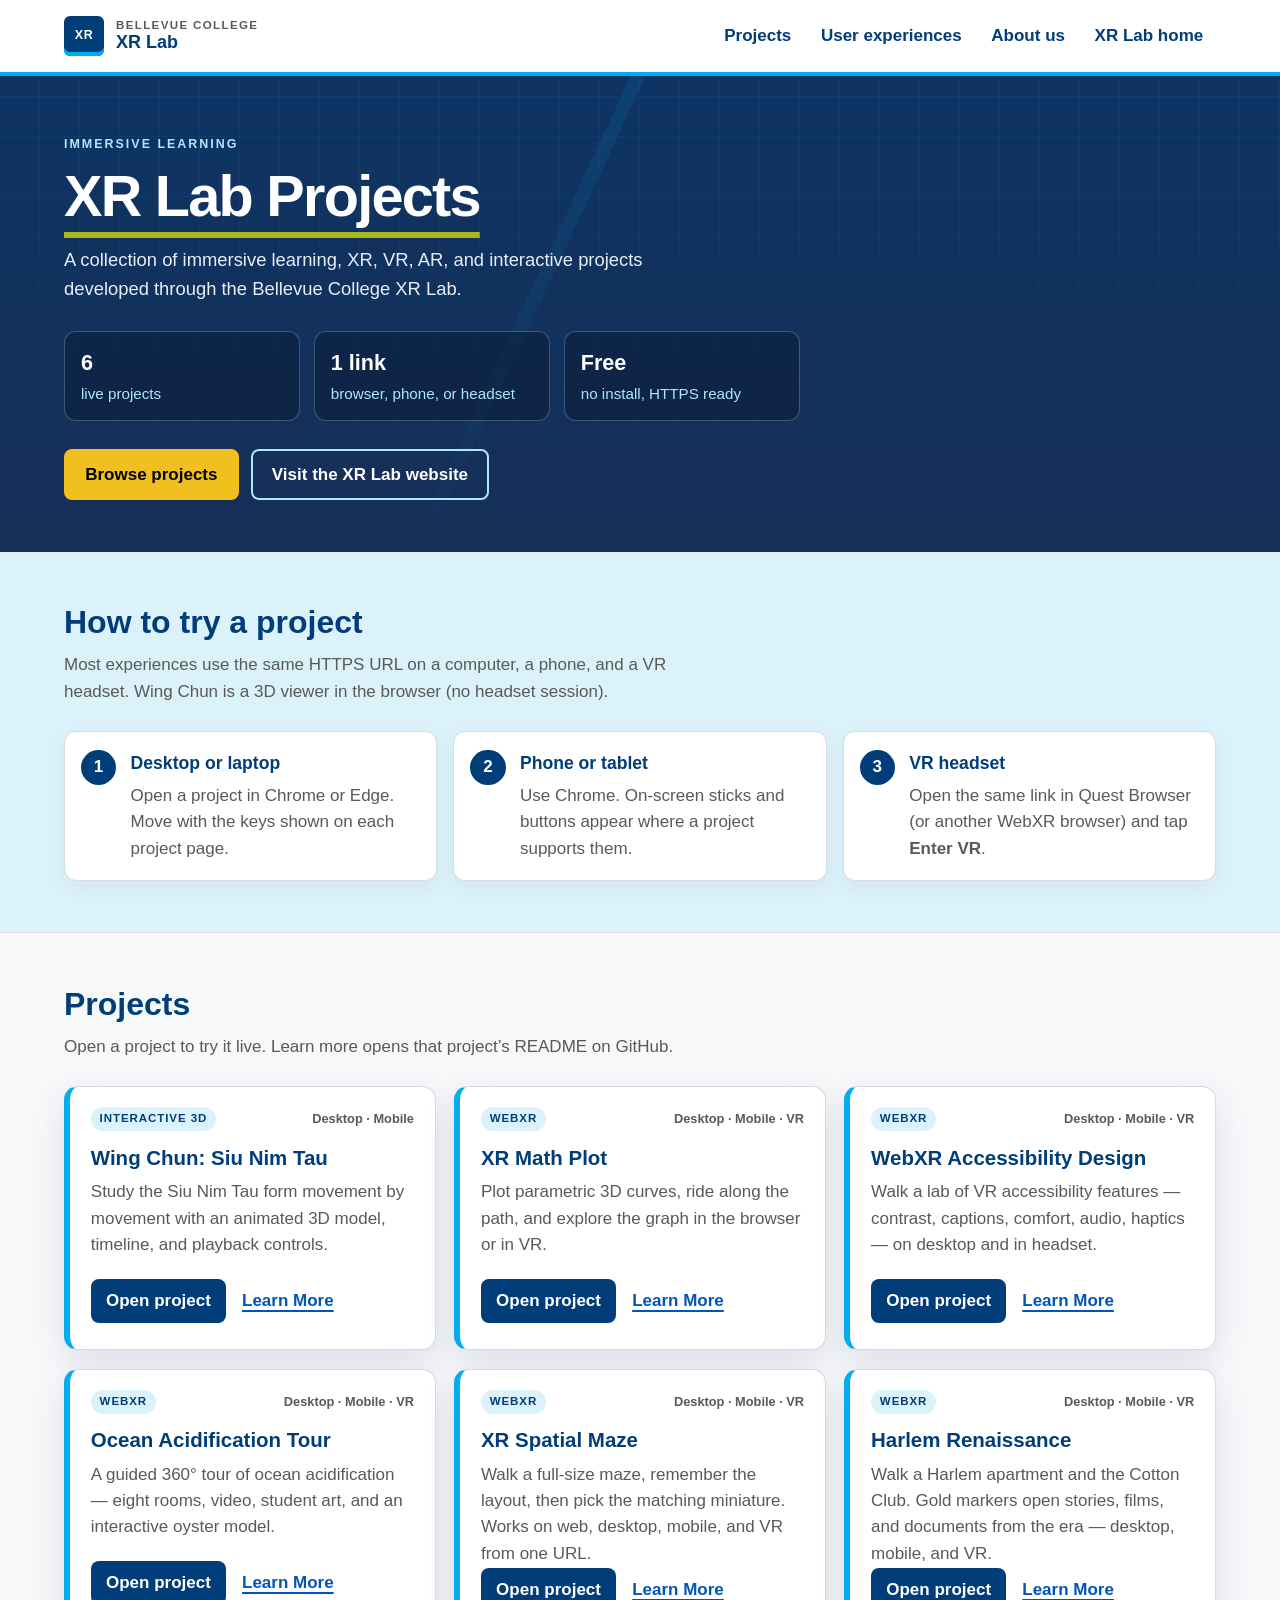
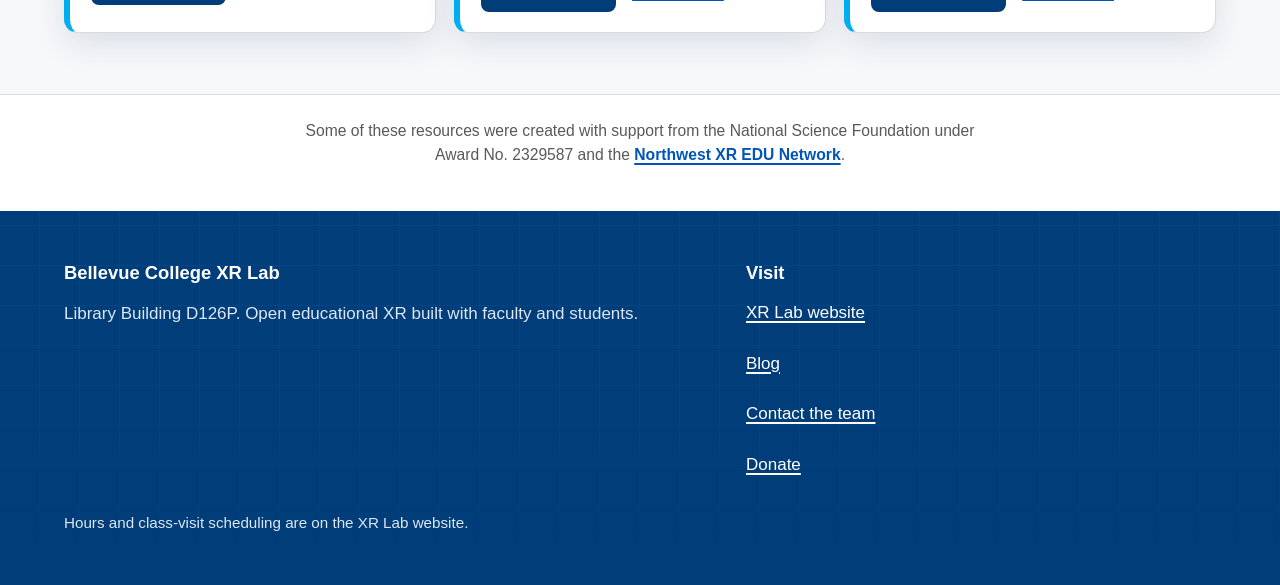
==== index.html @ 08c33c2d "Add a Donate link in the hub footer Visit list." ====
<!DOCTYPE html>
<html lang="en">
<head>
  <meta charset="UTF-8">
  <meta name="viewport" content="width=device-width, initial-scale=1.0">
  <meta name="description" content="Immersive learning, XR, VR, and interactive projects from the Bellevue College XR Lab. Open in a browser, on a phone, or in a headset.">
  <meta name="theme-color" content="#003d79">
  <meta name="color-scheme" content="light">
  <title>XR Lab Projects — Bellevue College</title>
  <link rel="stylesheet" href="style.css">
</head>
<body>
  <a class="skip-link" href="#main">Skip to main content</a>

  <header class="site-header">
    <div class="site-header__inner">
      <a class="brand" href="./">
        <span class="brand__mark" aria-hidden="true">XR</span>
        <span class="brand__text">
          <span class="brand__college">Bellevue College</span>
          <span class="brand__lab">XR Lab</span>
        </span>
      </a>
      <nav class="site-nav" aria-label="Site">
        <a href="#projects">Projects</a>
        <a href="https://www.bellevuecollege.edu/xrlab/user-experiences/">User experiences</a>
        <a href="https://www.bellevuecollege.edu/xrlab/about-us/">About us</a>
        <a href="https://www.bellevuecollege.edu/xrlab/">XR Lab home</a>
      </nav>
    </div>
  </header>

  <main id="main">
    <section class="hero" aria-labelledby="page-title">
      <div class="hero__inner">
        <p class="eyebrow">Immersive learning</p>
        <h1 id="page-title">XR Lab Projects</h1>
        <p class="lede">
          A collection of immersive learning, XR, VR, AR, and interactive projects
          developed through the Bellevue College XR Lab.
        </p>
        <ul class="hero-facts">
          <li>
            <span class="hero-facts__value">6</span>
            <span class="hero-facts__label">live projects</span>
          </li>
          <li>
            <span class="hero-facts__value">1 link</span>
            <span class="hero-facts__label">browser, phone, or headset</span>
          </li>
          <li>
            <span class="hero-facts__value">Free</span>
            <span class="hero-facts__label">no install, HTTPS ready</span>
          </li>
        </ul>
        <p class="hero-actions">
          <a class="btn btn--primary" href="#projects">Browse projects</a>
          <a class="btn btn--ghost" href="https://www.bellevuecollege.edu/xrlab/">Visit the XR Lab website</a>
        </p>
      </div>
    </section>

    <section class="how" aria-labelledby="how-heading">
      <div class="how__inner">
        <h2 id="how-heading">How to try a project</h2>
        <p class="how__intro">
          Most experiences use the same HTTPS URL on a computer, a phone, and a VR headset.
          Wing Chun is a 3D viewer in the browser (no headset session).
        </p>
        <ol class="how-steps">
          <li>
            <h3>Desktop or laptop</h3>
            <p>Open a project in Chrome or Edge. Move with the keys shown on each project page.</p>
          </li>
          <li>
            <h3>Phone or tablet</h3>
            <p>Use Chrome. On-screen sticks and buttons appear where a project supports them.</p>
          </li>
          <li>
            <h3>VR headset</h3>
            <p>Open the same link in Quest Browser (or another WebXR browser) and tap <strong>Enter VR</strong>.</p>
          </li>
        </ol>
      </div>
    </section>

    <section id="projects" class="projects" aria-labelledby="projects-heading">
      <div class="projects__inner">
        <h2 id="projects-heading">Projects</h2>
        <p class="projects__intro">Open a project to try it live. Learn more opens that project’s README on GitHub.</p>

        <ul class="project-list">
          <li>
            <article class="project-card">
              <div class="project-card__top">
                <span class="badge">Interactive 3D</span>
                <span class="platforms">Desktop · Mobile</span>
              </div>
              <h3>Wing Chun: Siu Nim Tau</h3>
              <p>Study the Siu Nim Tau form movement by movement with an animated 3D model, timeline, and playback controls.</p>
              <p class="card-actions">
                <a class="card-cta" href="./wing-chun/">Open project</a>
                <a class="card-more" href="https://github.com/BCXRLab/xr-lab-projects/blob/main/wing-chun/README.md">Learn More</a>
              </p>
            </article>
          </li>
          <li>
            <article class="project-card">
              <div class="project-card__top">
                <span class="badge">WebXR</span>
                <span class="platforms">Desktop · Mobile · VR</span>
              </div>
              <h3>XR Math Plot</h3>
              <p>Plot parametric 3D curves, ride along the path, and explore the graph in the browser or in VR.</p>
              <p class="card-actions">
                <a class="card-cta" href="./xr-math-plot/">Open project</a>
                <a class="card-more" href="https://github.com/BCXRLab/xr-lab-projects/blob/main/xr-math-plot/README.md">Learn More</a>
              </p>
            </article>
          </li>
          <li>
            <article class="project-card">
              <div class="project-card__top">
                <span class="badge">WebXR</span>
                <span class="platforms">Desktop · Mobile · VR</span>
              </div>
              <h3>WebXR Accessibility Design</h3>
              <p>Walk a lab of VR accessibility features — contrast, captions, comfort, audio, haptics — on desktop and in headset.</p>
              <p class="card-actions">
                <a class="card-cta" href="./webxr-accessibility-design/">Open project</a>
                <a class="card-more" href="https://github.com/BCXRLab/xr-lab-projects/blob/main/webxr-accessibility-design/README.md">Learn More</a>
              </p>
            </article>
          </li>
          <li>
            <article class="project-card">
              <div class="project-card__top">
                <span class="badge">WebXR</span>
                <span class="platforms">Desktop · Mobile · VR</span>
              </div>
              <h3>Ocean Acidification Tour</h3>
              <p>A guided 360° tour of ocean acidification — eight rooms, video, student art, and an interactive oyster model.</p>
              <p class="card-actions">
                <a class="card-cta" href="./ocean-acidification-tour/">Open project</a>
                <a class="card-more" href="https://github.com/BCXRLab/xr-lab-projects/blob/main/ocean-acidification-tour/README.md">Learn More</a>
              </p>
            </article>
          </li>
          <li>
            <article class="project-card">
              <div class="project-card__top">
                <span class="badge">WebXR</span>
                <span class="platforms">Desktop · Mobile · VR</span>
              </div>
              <h3>XR Spatial Maze</h3>
              <p>Walk a full-size maze, remember the layout, then pick the matching miniature. Works on web, desktop, mobile, and VR from one URL.</p>
              <p class="card-actions">
                <a class="card-cta" href="./xr-spatial-maze/">Open project</a>
                <a class="card-more" href="https://github.com/BCXRLab/xr-lab-projects/blob/main/xr-spatial-maze/README.md">Learn More</a>
              </p>
            </article>
          </li>
          <li>
            <article class="project-card">
              <div class="project-card__top">
                <span class="badge">WebXR</span>
                <span class="platforms">Desktop · Mobile · VR</span>
              </div>
              <h3>Harlem Renaissance</h3>
              <p>Walk a Harlem apartment and the Cotton Club. Gold markers open stories, films, and documents from the era — desktop, mobile, and VR.</p>
              <p class="card-actions">
                <a class="card-cta" href="./harlem-renaissance/">Open project</a>
                <a class="card-more" href="https://github.com/BCXRLab/xr-lab-projects/blob/main/harlem-renaissance/README.md">Learn More</a>
              </p>
            </article>
          </li>
        </ul>
      </div>
    </section>

    <section class="support" aria-labelledby="support-heading">
      <div class="support__inner">
        <h2 id="support-heading" class="visually-hidden">Funding</h2>
        <p>
          Some of these resources were created with support from the National Science Foundation
          under Award No. 2329587 and the
          <a href="https://www.bellevuecollege.edu/nwxr/">Northwest XR EDU Network</a>.
        </p>
      </div>
    </section>
  </main>

  <footer class="site-footer">
    <div class="site-footer__inner">
      <div class="site-footer__block">
        <h2>Bellevue College XR Lab</h2>
        <p>Library Building D126P. Open educational XR built with faculty and students.</p>
      </div>
      <div class="site-footer__block">
        <h2>Visit</h2>
        <ul>
          <li><a href="https://www.bellevuecollege.edu/xrlab/">XR Lab website</a></li>
          <li><a href="https://www.bellevuecollege.edu/xrlab/blog/">Blog</a></li>
          <li><a href="https://www.bellevuecollege.edu/xrlab/about-the-team/">Contact the team</a></li>
          <li><a href="https://www.bellevuecollege.edu/xrlab/about-us/donate-to-the-xr-lab/">Donate</a></li>
        </ul>
      </div>
      <p class="site-footer__note">Hours and class-visit scheduling are on the XR Lab website.</p>
    </div>
  </footer>
</body>
</html>
---- style.css ----
:root {
  --bc-brutus-blue: #003d79;
  --bc-bulldog-silver: #a7a9ac;
  --bc-rain-garden-green: #aab720;
  --bc-beehive-gold: #f2c01e;
  --bc-fountain-blue: #00aeef;
  --bc-rainy-night-blue: #162f57;
  --white: #fff;
  --black: #000;
  --gray-dark: #262626;
  --gray-medium: #595959;
  --gray-light: #d7dade;
  --gray-xlight: #ebeef2;
  --gray-xxlight: #f7f8fa;
  --link: #0055b8;
  --fountain-light: #afe6fa;
  --fountain-xlight: #dcf2fa;
  --focus: #0055b8;
  --radius: 12px;
  --shadow: 0 12px 32px rgba(22, 47, 87, 0.12);
  --font: "Segoe UI", "Helvetica Neue", Helvetica, Arial, sans-serif;
  --space: clamp(1.25rem, 4vw, 3.75rem);
  --content: 72rem;
}

*,
*::before,
*::after {
  box-sizing: border-box;
}

html {
  scroll-behavior: smooth;
}

#main,
#projects,
#how-heading {
  scroll-margin-top: 5.75rem;
}

@media (prefers-reduced-motion: reduce) {
  html {
    scroll-behavior: auto;
  }

  *,
  *::before,
  *::after {
    animation-duration: 0.01ms !important;
    animation-iteration-count: 1 !important;
    transition-duration: 0.01ms !important;
    scroll-behavior: auto !important;
  }
}

body {
  margin: 0;
  font-family: var(--font);
  font-size: 1.0625rem;
  line-height: 1.55;
  color: var(--gray-dark);
  background: var(--gray-xxlight);
}

img {
  max-width: 100%;
  height: auto;
}

a {
  color: var(--link);
}

a:hover,
a:focus-visible {
  color: var(--bc-rainy-night-blue);
}

:focus-visible {
  outline: 3px solid var(--focus);
  outline-offset: 3px;
}

.skip-link {
  position: absolute;
  left: 0.75rem;
  top: 0.75rem;
  z-index: 1000;
  padding: 0.7rem 1rem;
  background: var(--bc-beehive-gold);
  color: var(--black);
  font-weight: 700;
  text-decoration: none;
  border-radius: 6px;
  transform: translateY(-160%);
}

.skip-link:focus {
  transform: translateY(0);
  outline: 3px solid var(--black);
  outline-offset: 2px;
}

.visually-hidden {
  position: absolute;
  width: 1px;
  height: 1px;
  padding: 0;
  margin: -1px;
  overflow: hidden;
  clip: rect(0, 0, 0, 0);
  white-space: nowrap;
  border: 0;
}

.site-header {
  background: var(--white);
  border-bottom: 4px solid var(--bc-fountain-blue);
  position: sticky;
  top: 0;
  z-index: 20;
}

.site-header__inner {
  width: min(var(--content), calc(100% - 2rem));
  margin: 0 auto;
  display: flex;
  flex-wrap: wrap;
  align-items: center;
  justify-content: space-between;
  gap: 0.75rem 1.5rem;
  min-height: 4.5rem;
  padding: 0.65rem 0;
}

.brand {
  display: flex;
  align-items: center;
  gap: 0.75rem;
  text-decoration: none;
  color: var(--bc-brutus-blue);
  min-height: 44px;
}

.brand:hover,
.brand:focus-visible {
  color: var(--bc-rainy-night-blue);
}

.brand__mark {
  display: grid;
  place-items: center;
  width: 2.5rem;
  height: 2.5rem;
  background: var(--bc-brutus-blue);
  color: var(--white);
  font-size: 0.78rem;
  font-weight: 800;
  letter-spacing: 0.04em;
  border-radius: 6px;
  box-shadow: inset 0 -4px 0 var(--bc-fountain-blue);
}

.brand__text {
  display: flex;
  flex-direction: column;
  line-height: 1.15;
}

.brand__college {
  font-size: 0.72rem;
  font-weight: 700;
  letter-spacing: 0.12em;
  text-transform: uppercase;
  color: var(--gray-medium);
}

.brand__lab {
  font-size: 1.125rem;
  font-weight: 700;
}

.site-nav {
  display: flex;
  flex-wrap: wrap;
  gap: 0.35rem 0.25rem;
}

.site-nav a {
  display: inline-flex;
  align-items: center;
  min-height: 44px;
  padding: 0.35rem 0.8rem;
  font-weight: 650;
  text-decoration: none;
  color: var(--bc-brutus-blue);
  border-radius: 6px;
}

.site-nav a:hover,
.site-nav a:focus-visible {
  background: var(--fountain-xlight);
  color: var(--bc-brutus-blue);
  text-decoration: underline;
  text-decoration-thickness: 3px;
  text-underline-offset: 0.28rem;
  text-decoration-color: var(--bc-rain-garden-green);
}

.hero {
  color: var(--white);
  background-color: var(--bc-rainy-night-blue);
  background-image:
    linear-gradient(180deg, rgba(0, 61, 121, 0.35) 0%, rgba(22, 47, 87, 0.92) 100%),
    linear-gradient(115deg, transparent 0 42%, rgba(0, 174, 239, 0.16) 42% 43%, transparent 43%),
    repeating-linear-gradient(
      0deg,
      transparent 0 39px,
      rgba(0, 174, 239, 0.12) 39px 40px
    ),
    repeating-linear-gradient(
      90deg,
      transparent 0 39px,
      rgba(0, 174, 239, 0.12) 39px 40px
    );
  background-size: auto, auto, 40px 100px, 40px 100px;
}

.hero__inner {
  width: min(var(--content), calc(100% - 2rem));
  margin: 0 auto;
  padding: calc(var(--space) * 1.15) 0 var(--space);
}

.eyebrow {
  margin: 0 0 0.7rem;
  font-size: 0.78rem;
  font-weight: 700;
  letter-spacing: 0.16em;
  text-transform: uppercase;
  color: var(--fountain-light);
}

h1 {
  margin: 0;
  max-width: 14ch;
  font-size: clamp(2.15rem, 6vw, 3.6rem);
  line-height: 1.08;
  letter-spacing: -0.03em;
  color: var(--white);
  text-decoration: underline;
  text-decoration-color: var(--bc-rain-garden-green);
  text-decoration-thickness: 6px;
  text-underline-offset: 0.28em;
}

.lede {
  max-width: 40rem;
  margin: 1.15rem 0 0;
  font-size: 1.15rem;
  color: #e8eef5;
}

.hero-facts {
  list-style: none;
  margin: 1.75rem 0 0;
  padding: 0;
  display: grid;
  gap: 0.85rem;
  grid-template-columns: repeat(auto-fit, minmax(11rem, 1fr));
  max-width: 46rem;
}

.hero-facts li {
  padding: 0.9rem 1rem;
  background: rgba(0, 10, 19, 0.28);
  border: 1px solid rgba(175, 230, 250, 0.28);
  border-radius: var(--radius);
}

.hero-facts__value {
  display: block;
  font-size: 1.35rem;
  font-weight: 750;
  color: var(--white);
}

.hero-facts__label {
  display: block;
  margin-top: 0.15rem;
  color: var(--fountain-light);
  font-size: 0.95rem;
}

.hero-actions {
  display: flex;
  flex-wrap: wrap;
  gap: 0.75rem;
  margin: 1.75rem 0 0;
}

.btn {
  display: inline-flex;
  align-items: center;
  justify-content: center;
  min-height: 48px;
  padding: 0.65rem 1.2rem;
  border-radius: 8px;
  font-weight: 700;
  text-decoration: none;
  border: 2px solid transparent;
}

.btn--primary {
  background: var(--bc-beehive-gold);
  color: var(--black);
  border-color: var(--bc-beehive-gold);
}

.btn--primary:hover,
.btn--primary:focus-visible {
  background: #ffd24a;
  color: var(--black);
}

.btn--ghost {
  background: transparent;
  color: var(--white);
  border-color: var(--fountain-light);
}

.btn--ghost:hover,
.btn--ghost:focus-visible {
  background: rgba(175, 230, 250, 0.14);
  color: var(--white);
}

.how {
  background: var(--fountain-xlight);
  border-bottom: 1px solid var(--gray-light);
}

.how__inner,
.projects__inner,
.site-footer__inner {
  width: min(var(--content), calc(100% - 2rem));
  margin: 0 auto;
}

.how__inner {
  padding: var(--space) 0;
}

h2 {
  margin: 0;
  font-size: clamp(1.5rem, 3vw, 2rem);
  line-height: 1.2;
  color: var(--bc-brutus-blue);
}

.how__intro,
.projects__intro {
  max-width: 42rem;
  margin: 0.7rem 0 0;
  color: var(--gray-medium);
}

.how-steps {
  list-style: none;
  margin: 1.6rem 0 0;
  padding: 0;
  display: grid;
  gap: 1rem;
  counter-reset: step;
}

.how-steps li {
  position: relative;
  padding: 1.15rem 1.15rem 1.15rem 4.1rem;
  background: var(--white);
  border-radius: var(--radius);
  border: 1px solid var(--gray-light);
  box-shadow: 0 6px 18px rgba(22, 47, 87, 0.06);
}

.how-steps li::before {
  counter-increment: step;
  content: counter(step);
  position: absolute;
  left: 1rem;
  top: 1.15rem;
  width: 2.2rem;
  height: 2.2rem;
  display: grid;
  place-items: center;
  background: var(--bc-brutus-blue);
  color: var(--white);
  font-weight: 750;
  border-radius: 50%;
}

.how-steps h3 {
  margin: 0;
  font-size: 1.1rem;
  color: var(--bc-brutus-blue);
}

.how-steps p {
  margin: 0.35rem 0 0;
  color: var(--gray-medium);
}

@media (min-width: 800px) {
  .how-steps {
    grid-template-columns: repeat(3, 1fr);
  }
}

.projects {
  background: var(--gray-xxlight);
}

.projects__inner {
  padding: var(--space) 0 calc(var(--space) * 1.2);
}

.project-list {
  list-style: none;
  margin: 1.6rem 0 0;
  padding: 0;
  display: grid;
  gap: 1.15rem;
}

@media (min-width: 720px) {
  .project-list {
    grid-template-columns: repeat(2, 1fr);
  }
}

@media (min-width: 1100px) {
  .project-list {
    grid-template-columns: repeat(3, 1fr);
  }
}

.project-card {
  display: flex;
  flex-direction: column;
  height: 100%;
  min-height: 16.5rem;
  padding: 1.25rem 1.3rem 1.2rem;
  background: var(--white);
  border: 1px solid var(--gray-light);
  border-left: 6px solid var(--bc-fountain-blue);
  border-radius: 14px;
  box-shadow: var(--shadow);
  color: inherit;
  transition: transform 140ms ease, border-color 140ms ease, box-shadow 140ms ease;
}

.project-card:hover,
.project-card:focus-within {
  transform: translateY(-3px);
  border-left-color: var(--bc-rain-garden-green);
  box-shadow: 0 16px 36px rgba(22, 47, 87, 0.16);
}

.project-card__top {
  display: flex;
  flex-wrap: wrap;
  align-items: center;
  justify-content: space-between;
  gap: 0.4rem 0.75rem;
}

.badge {
  display: inline-block;
  padding: 0.2rem 0.55rem;
  font-size: 0.72rem;
  font-weight: 800;
  letter-spacing: 0.08em;
  text-transform: uppercase;
  color: var(--bc-brutus-blue);
  background: var(--fountain-xlight);
  border-radius: 999px;
}

.platforms {
  font-size: 0.8rem;
  font-weight: 650;
  color: var(--gray-medium);
}

.project-card h3 {
  margin: 0.85rem 0 0.55rem;
  font-size: 1.28rem;
  line-height: 1.25;
  color: var(--bc-brutus-blue);
}

.project-card:hover h3,
.project-card:focus-within h3 {
  text-decoration: underline;
  text-decoration-color: var(--bc-rain-garden-green);
  text-decoration-thickness: 3px;
  text-underline-offset: 0.22em;
}

.project-card p {
  margin: 0;
  color: var(--gray-medium);
  flex: 1 1 auto;
}

.card-actions {
  display: flex;
  flex-wrap: wrap;
  align-items: center;
  gap: 0.4rem 0.85rem;
  margin-top: 1.1rem;
  flex: 0 0 auto;
}

.card-cta,
.card-more {
  display: inline-flex;
  align-items: center;
  justify-content: center;
  min-height: 44px;
  font-weight: 700;
  text-decoration: none;
}

.card-cta {
  padding: 0.35rem 0.95rem;
  background: var(--bc-brutus-blue);
  color: var(--white);
  border-radius: 8px;
}

.card-cta:hover,
.card-cta:focus-visible {
  background: var(--bc-rainy-night-blue);
  color: var(--white);
}

.card-more {
  padding: 0.2rem 0.15rem;
  color: var(--link);
  text-decoration: underline;
  text-decoration-thickness: 2px;
  text-underline-offset: 0.22em;
}

.card-more:hover,
.card-more:focus-visible {
  color: var(--bc-brutus-blue);
  text-decoration-color: var(--bc-rain-garden-green);
  text-decoration-thickness: 3px;
}

.support {
  background: var(--white);
  border-top: 1px solid var(--gray-light);
}

.support__inner {
  width: min(var(--content), calc(100% - 2rem));
  margin: 0 auto;
  padding: 1.5rem 0 calc(var(--space) * 0.85);
  text-align: center;
}

.support p {
  margin: 0 auto;
  max-width: 44rem;
  color: var(--gray-medium);
  font-size: 0.98rem;
}

.support a {
  font-weight: 700;
  text-decoration: underline;
  text-decoration-thickness: 2px;
  text-underline-offset: 0.2em;
}

.site-footer {
  background: var(--bc-brutus-blue);
  color: var(--white);
  background-image:
    linear-gradient(180deg, transparent 33%, var(--bc-brutus-blue) 100%),
    repeating-linear-gradient(
      0deg,
      transparent 0 39px,
      rgba(0, 75, 148, 0.55) 39px 40px
    ),
    repeating-linear-gradient(
      90deg,
      transparent 0 39px,
      rgba(0, 75, 148, 0.55) 39px 40px
    );
}

.site-footer__inner {
  display: grid;
  gap: 1.5rem;
  padding: var(--space) 0;
}

.site-footer h2 {
  color: var(--white);
  font-size: 1.15rem;
  margin-bottom: 0.45rem;
}

.site-footer p,
.site-footer li {
  color: #dce7f2;
}

.site-footer a {
  color: var(--white);
  text-decoration: underline;
  text-decoration-thickness: 2px;
  text-underline-offset: 0.2em;
}

.site-footer a:hover,
.site-footer a:focus-visible {
  color: var(--fountain-light);
}

.site-footer ul {
  list-style: none;
  margin: 0;
  padding: 0;
}

.site-footer li + li {
  margin-top: 0.4rem;
}

.site-footer a {
  display: inline-flex;
  min-height: 44px;
  align-items: center;
}

.site-footer__note {
  margin: 0;
  grid-column: 1 / -1;
  font-size: 0.95rem;
}

@media (min-width: 720px) {
  .site-footer__inner {
    grid-template-columns: 1.4fr 1fr;
  }
}

@media (max-width: 719px) {
  .site-header {
    position: static;
  }

  .hero-facts {
    grid-template-columns: 1fr;
  }

  .project-card {
    min-height: 0;
  }

  .project-card__top {
    flex-direction: column;
    align-items: flex-start;
  }
}

@media (max-width: 519px) {
  .site-header__inner {
    min-height: 0;
  }

  .hero-actions .btn {
    width: 100%;
  }
}

@media (prefers-contrast: more) {
  .project-card,
  .how-steps li,
  .hero-facts li {
    border-width: 2px;
    border-color: currentColor;
  }

  .btn--primary {
    outline: 2px solid var(--black);
  }

  a {
    text-decoration: underline;
  }
}

@media (forced-colors: active) {
  .brand__mark,
  .how-steps li::before,
  .badge {
    forced-color-adjust: none;
  }

  .project-card,
  .btn {
    border: 2px solid CanvasText;
  }

  .hero,
  .site-footer,
  .site-header {
    background: Canvas;
    color: CanvasText;
  }
}
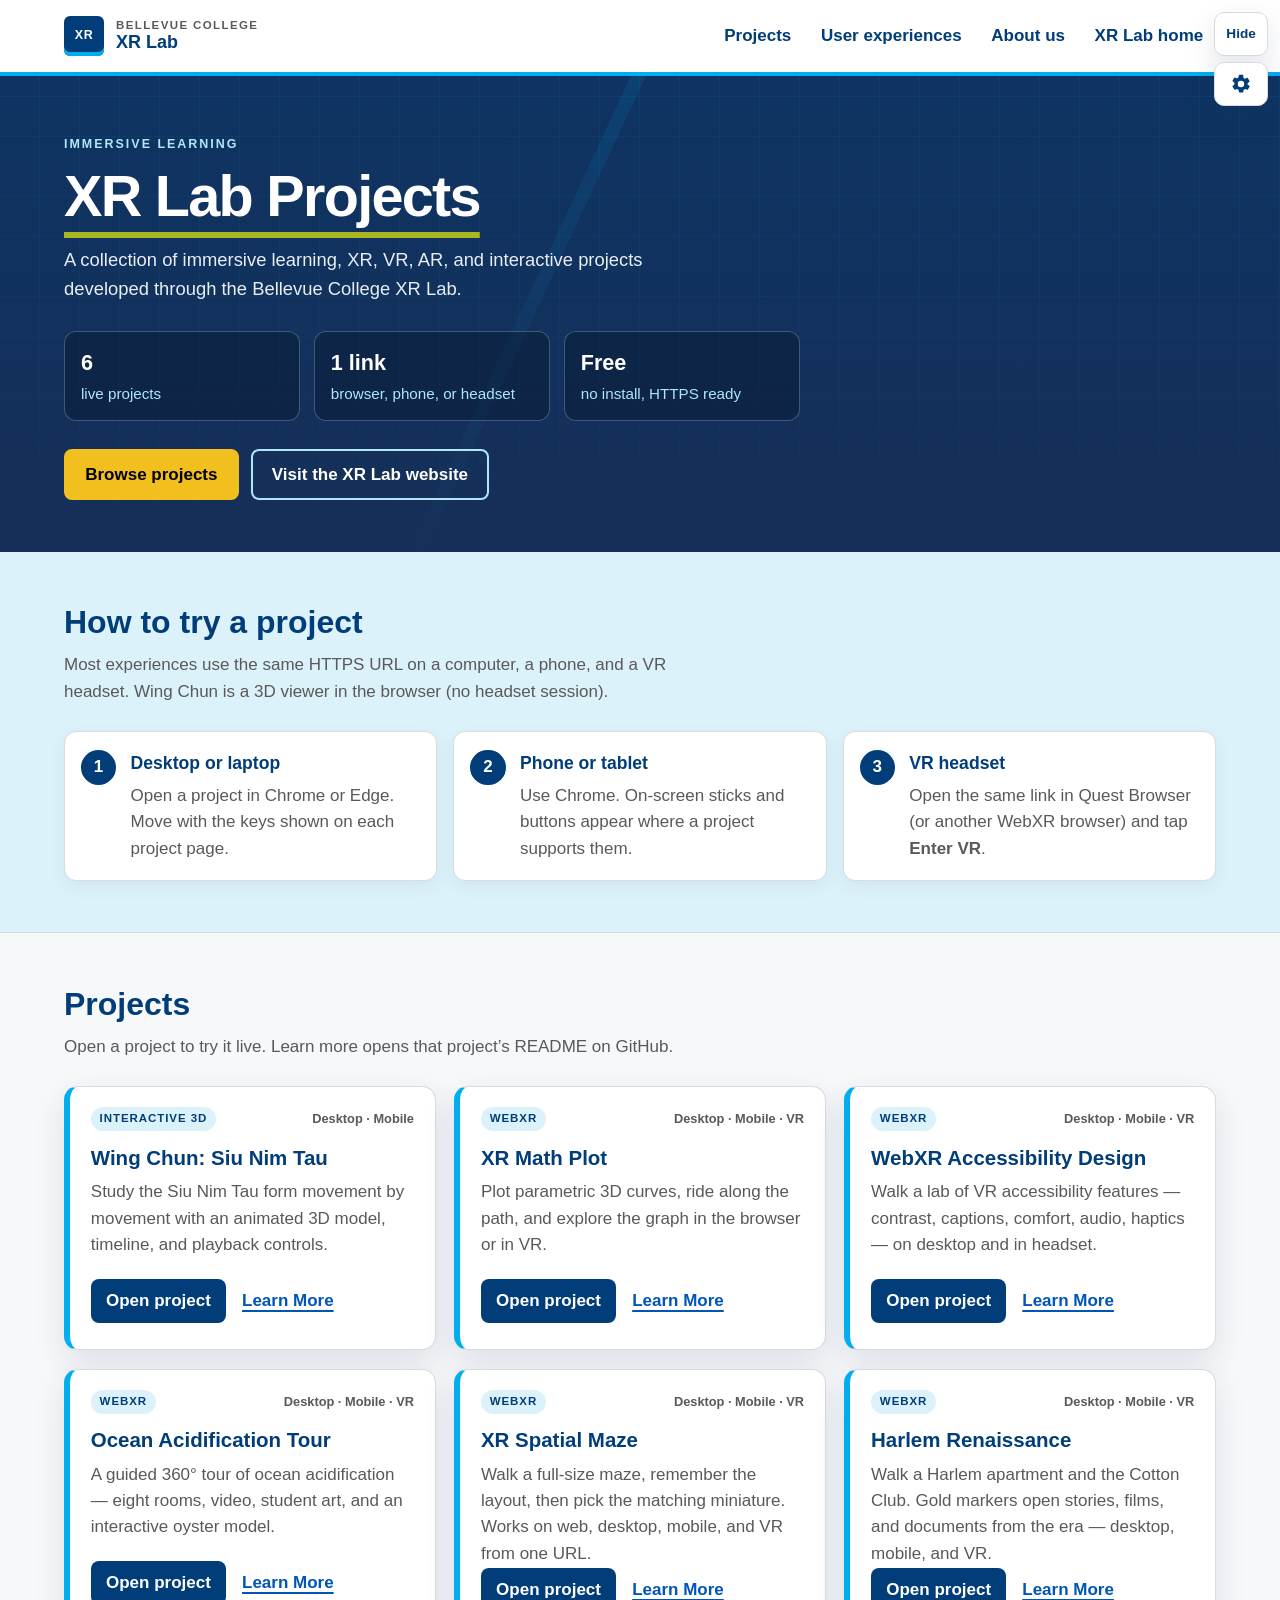
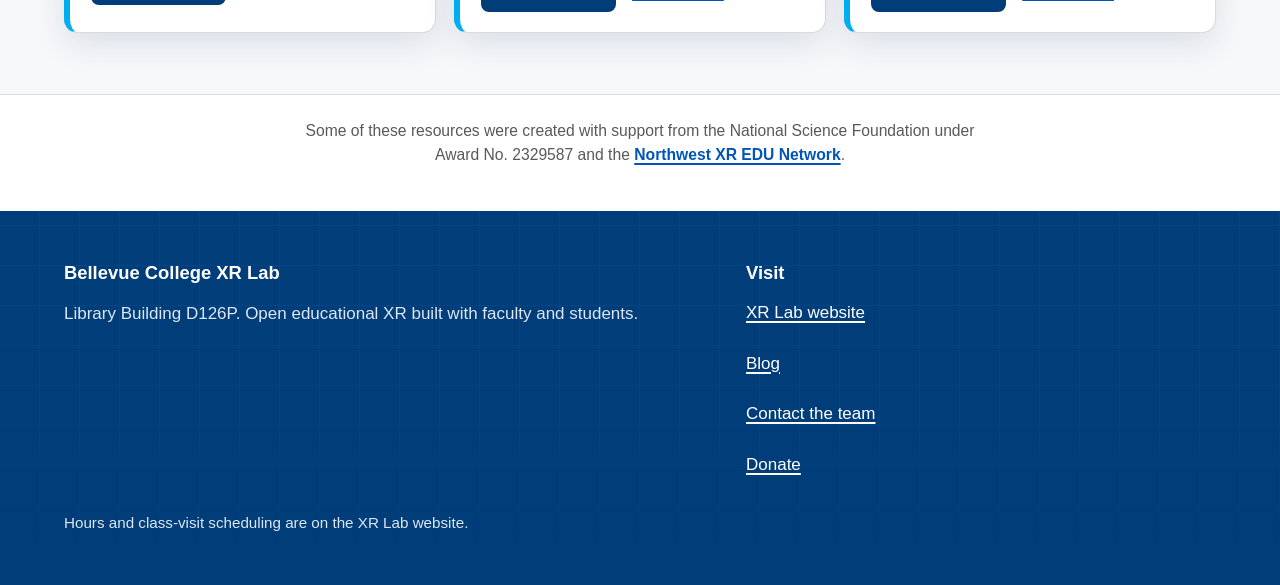
==== commit b6549e50: "Add hub accessibility settings with a gear and a show/hide tab. The projects landing page keeps its " ====
--- a/index.html
+++ b/index.html
@@ -2,15 +2,65 @@
 <html lang="en">
 <head>
   <meta charset="UTF-8">
-  <meta name="viewport" content="width=device-width, initial-scale=1.0">
+  <meta name="viewport" content="width=device-width, initial-scale=1.0, viewport-fit=cover">
   <meta name="description" content="Immersive learning, XR, VR, and interactive projects from the Bellevue College XR Lab. Open in a browser, on a phone, or in a headset.">
   <meta name="theme-color" content="#003d79">
   <meta name="color-scheme" content="light">
   <title>XR Lab Projects — Bellevue College</title>
   <link rel="stylesheet" href="style.css">
+  <script>
+    (function () {
+      try {
+        var s = JSON.parse(localStorage.getItem('xr-lab-hub-a11y') || '{}');
+        var h = document.documentElement;
+        if (s.highContrast) h.classList.add('a11y-high-contrast');
+        if (s.largeText) h.classList.add('a11y-large-text');
+        if (s.readableFont) h.classList.add('a11y-readable');
+        if (s.underlineLinks) h.classList.add('a11y-underline');
+        if (s.extraSpacing) h.classList.add('a11y-spacing');
+        if (s.chromeHidden) h.classList.add('a11y-chrome-hidden');
+        if (s.reducedFollowOs === false ? s.reducedMotion : window.matchMedia('(prefers-reduced-motion: reduce)').matches) {
+          h.classList.add('a11y-reduced');
+        }
+      } catch (e) {}
+    })();
+  </script>
 </head>
 <body>
   <a class="skip-link" href="#main">Skip to main content</a>
+  <a class="skip-link skip-link--second" href="#a11y-settings-btn">Skip to accessibility settings</a>
+  <div id="a11y-live" class="visually-hidden" role="status" aria-live="polite" aria-atomic="true"></div>
+
+  <button type="button" id="a11y-tab" class="a11y-tab">Show accessibility</button>
+  <div id="a11y-chrome" class="a11y-chrome">
+    <button type="button" id="a11y-hide" class="a11y-fab" aria-pressed="false" aria-label="Hide accessibility controls">Hide</button>
+    <button type="button" id="a11y-settings-btn" class="a11y-fab a11y-fab--cog" aria-haspopup="dialog" aria-controls="a11y-settings" aria-expanded="false" aria-label="Open accessibility settings">
+      <svg viewBox="0 0 24 24" width="22" height="22" aria-hidden="true">
+        <path fill="currentColor" d="M19.14 12.94c.04-.31.06-.63.06-.94s-.02-.63-.06-.94l2.03-1.58a.5.5 0 0 0 .12-.64l-1.92-3.32a.5.5 0 0 0-.6-.22l-2.39.96a7.03 7.03 0 0 0-1.63-.94l-.36-2.54A.5.5 0 0 0 13.9 2h-3.8a.5.5 0 0 0-.49.42l-.36 2.54c-.59.22-1.14.53-1.63.94l-2.39-.96a.5.5 0 0 0-.6.22L2.71 8.48a.5.5 0 0 0 .12.64l2.03 1.58c-.04.31-.06.63-.06.94s.02.63.06.94L2.83 14.16a.5.5 0 0 0-.12.64l1.92 3.32c.14.24.43.34.69.22l2.39-.96c.49.4 1.04.72 1.63.94l.36 2.54c.05.24.25.42.49.42h3.8c.24 0 .44-.18.49-.42l.36-2.54c.59-.22 1.14-.53 1.63-.94l2.39.96c.26.12.55.02.69-.22l1.92-3.32a.5.5 0 0 0-.12-.64l-2.03-1.58zM12 15.5A3.5 3.5 0 1 1 12 8.5a3.5 3.5 0 0 1 0 7z"/>
+      </svg>
+    </button>
+  </div>
+
+  <dialog id="a11y-settings" aria-labelledby="a11y-settings-title">
+    <h2 id="a11y-settings-title" tabindex="-1">Accessibility settings</h2>
+    <p class="a11y-lead">These options change this projects page only. Each project has its own controls once you open it.</p>
+    <fieldset>
+      <legend>Comfort</legend>
+      <label class="a11y-check"><input type="checkbox" id="a11y-reduced"> Reduced motion</label>
+      <label class="a11y-check"><input type="checkbox" id="a11y-space"> Extra spacing</label>
+    </fieldset>
+    <fieldset>
+      <legend>Display</legend>
+      <label class="a11y-check"><input type="checkbox" id="a11y-contrast"> High contrast</label>
+      <label class="a11y-check"><input type="checkbox" id="a11y-large"> Larger text</label>
+      <label class="a11y-check"><input type="checkbox" id="a11y-font"> Readable font</label>
+      <label class="a11y-check"><input type="checkbox" id="a11y-links"> Underline all links</label>
+    </fieldset>
+    <div class="a11y-actions">
+      <button type="button" id="a11y-reset">Reset defaults</button>
+      <button type="button" id="a11y-close">Close</button>
+    </div>
+  </dialog>
 
   <header class="site-header">
     <div class="site-header__inner">
@@ -208,5 +258,6 @@
       <p class="site-footer__note">Hours and class-visit scheduling are on the XR Lab website.</p>
     </div>
   </footer>
+  <script src="./a11y.js"></script>
 </body>
 </html>
--- a/style.css
+++ b/style.css
@@ -21,6 +21,7 @@
   --font: "Segoe UI", "Helvetica Neue", Helvetica, Arial, sans-serif;
   --space: clamp(1.25rem, 4vw, 3.75rem);
   --content: 72rem;
+  --font-scale: 1;
 }
 
 *,
@@ -57,7 +58,7 @@
 body {
   margin: 0;
   font-family: var(--font);
-  font-size: 1.0625rem;
+  font-size: calc(1.0625rem * var(--font-scale));
   line-height: 1.55;
   color: var(--gray-dark);
   background: var(--gray-xxlight);
@@ -100,6 +101,10 @@
   transform: translateY(0);
   outline: 3px solid var(--black);
   outline-offset: 2px;
+}
+
+.skip-link--second:focus {
+  top: 3.6rem;
 }
 
 .visually-hidden {
@@ -726,3 +731,248 @@
     color: CanvasText;
   }
 }
+
+/* Accessibility chrome (settings cog + show/hide tab) */
+.a11y-chrome {
+  position: fixed;
+  top: max(0.75rem, env(safe-area-inset-top));
+  right: max(0.75rem, env(safe-area-inset-right));
+  z-index: 40;
+  display: flex;
+  flex-direction: column;
+  gap: 0.4rem;
+}
+
+.a11y-fab {
+  min-width: 44px;
+  min-height: 44px;
+  margin: 0;
+  padding: 0.4rem 0.7rem;
+  border-radius: 10px;
+  border: 1px solid var(--gray-light);
+  background: var(--white);
+  color: var(--bc-brutus-blue);
+  font: inherit;
+  font-size: 0.85rem;
+  font-weight: 700;
+  cursor: pointer;
+  display: inline-flex;
+  align-items: center;
+  justify-content: center;
+  box-shadow: var(--shadow);
+}
+
+.a11y-fab--cog {
+  padding: 0.45rem;
+}
+
+.a11y-fab svg {
+  display: block;
+}
+
+.a11y-tab {
+  display: none;
+  position: fixed;
+  top: 6.5rem;
+  right: 0;
+  z-index: 40;
+  min-height: 44px;
+  margin: 0;
+  padding: 0.65rem 0.55rem;
+  border: 1px solid var(--gray-light);
+  border-right: 0;
+  border-radius: 10px 0 0 10px;
+  background: var(--white);
+  color: var(--bc-brutus-blue);
+  font: inherit;
+  font-size: 0.78rem;
+  font-weight: 800;
+  letter-spacing: 0.04em;
+  text-transform: uppercase;
+  writing-mode: vertical-rl;
+  transform: rotate(180deg);
+  cursor: pointer;
+  box-shadow: var(--shadow);
+}
+
+html.a11y-chrome-hidden .a11y-chrome {
+  display: none;
+}
+
+html.a11y-chrome-hidden .a11y-tab {
+  display: inline-flex;
+}
+
+#a11y-settings {
+  border: 1px solid var(--gray-light);
+  border-radius: 14px;
+  background: var(--white);
+  color: var(--gray-dark);
+  padding: 1.15rem 1.25rem;
+  max-width: min(26rem, calc(100vw - 2rem));
+  max-height: min(90vh, 40rem);
+  overflow: auto;
+}
+
+#a11y-settings::backdrop {
+  background: rgba(22, 47, 87, 0.45);
+}
+
+#a11y-settings h2 {
+  margin: 0 0 0.4rem;
+  font-size: 1.25rem;
+  color: var(--bc-brutus-blue);
+}
+
+.a11y-lead {
+  margin: 0 0 0.9rem;
+  font-size: 0.95rem;
+  color: var(--gray-medium);
+}
+
+#a11y-settings fieldset {
+  border: 1px solid var(--gray-light);
+  border-radius: 10px;
+  margin: 0 0 0.75rem;
+  padding: 0.4rem 0.85rem 0.65rem;
+}
+
+#a11y-settings legend {
+  padding: 0 0.4rem;
+  color: var(--bc-brutus-blue);
+  font-size: 0.85rem;
+  font-weight: 700;
+}
+
+.a11y-check {
+  display: flex;
+  align-items: center;
+  gap: 0.65rem;
+  min-height: 44px;
+  cursor: pointer;
+}
+
+.a11y-check input {
+  width: 1.25rem;
+  height: 1.25rem;
+  flex: none;
+}
+
+.a11y-actions {
+  display: flex;
+  flex-wrap: wrap;
+  gap: 0.5rem;
+  margin-top: 0.35rem;
+}
+
+.a11y-actions button {
+  min-height: 44px;
+  min-width: 44px;
+  padding: 0.4rem 0.9rem;
+  border-radius: 8px;
+  border: 1px solid var(--gray-light);
+  background: var(--gray-xxlight);
+  color: var(--bc-brutus-blue);
+  font: inherit;
+  font-weight: 700;
+  cursor: pointer;
+}
+
+#a11y-close {
+  background: var(--bc-brutus-blue);
+  border-color: var(--bc-brutus-blue);
+  color: var(--white);
+}
+
+html.a11y-large-text {
+  --font-scale: 1.22;
+}
+
+html.a11y-readable {
+  --font: "Comic Sans MS", "Atkinson Hyperlegible", "Segoe UI", sans-serif;
+  letter-spacing: 0.03em;
+  word-spacing: 0.06em;
+}
+
+html.a11y-underline a {
+  text-decoration: underline;
+  text-underline-offset: 0.18em;
+}
+
+html.a11y-spacing body {
+  line-height: 1.75;
+  letter-spacing: 0.03em;
+}
+
+html.a11y-reduced,
+html.a11y-reduced *,
+html.a11y-reduced *::before,
+html.a11y-reduced *::after {
+  animation-duration: 0.01ms !important;
+  animation-iteration-count: 1 !important;
+  transition-duration: 0.01ms !important;
+  scroll-behavior: auto !important;
+}
+
+html.a11y-reduced {
+  scroll-behavior: auto;
+}
+
+html.a11y-high-contrast {
+  --white: #fff;
+  --black: #000;
+  --gray-dark: #000;
+  --gray-medium: #000;
+  --gray-light: #000;
+  --gray-xlight: #fff;
+  --gray-xxlight: #fff;
+  --link: #0000cc;
+  --focus: #000;
+  --bc-brutus-blue: #000;
+  --bc-rainy-night-blue: #000;
+  --bc-fountain-blue: #000;
+  --fountain-light: #fff;
+  --fountain-xlight: #fff;
+  --shadow: none;
+  --bc-rain-garden-green: #000;
+}
+
+html.a11y-high-contrast .hero,
+html.a11y-high-contrast .site-footer {
+  background: #000;
+  color: #fff;
+  background-image: none;
+}
+
+html.a11y-high-contrast .hero h1,
+html.a11y-high-contrast .site-footer h2,
+html.a11y-high-contrast .lede,
+html.a11y-high-contrast .eyebrow,
+html.a11y-high-contrast .site-footer p,
+html.a11y-high-contrast .site-footer li,
+html.a11y-high-contrast .site-footer a {
+  color: #fff;
+}
+
+html.a11y-high-contrast .btn--primary,
+html.a11y-high-contrast .card-cta,
+html.a11y-high-contrast #a11y-close {
+  background: #ff0;
+  color: #000;
+  border-color: #000;
+}
+
+html.a11y-high-contrast .project-card,
+html.a11y-high-contrast .how-steps li,
+html.a11y-high-contrast .hero-facts li,
+html.a11y-high-contrast .a11y-fab,
+html.a11y-high-contrast .a11y-tab,
+html.a11y-high-contrast #a11y-settings {
+  border: 2px solid #000;
+  background: #fff;
+  color: #000;
+}
+
+html.a11y-high-contrast .site-header {
+  border-bottom: 4px solid #000;
+}
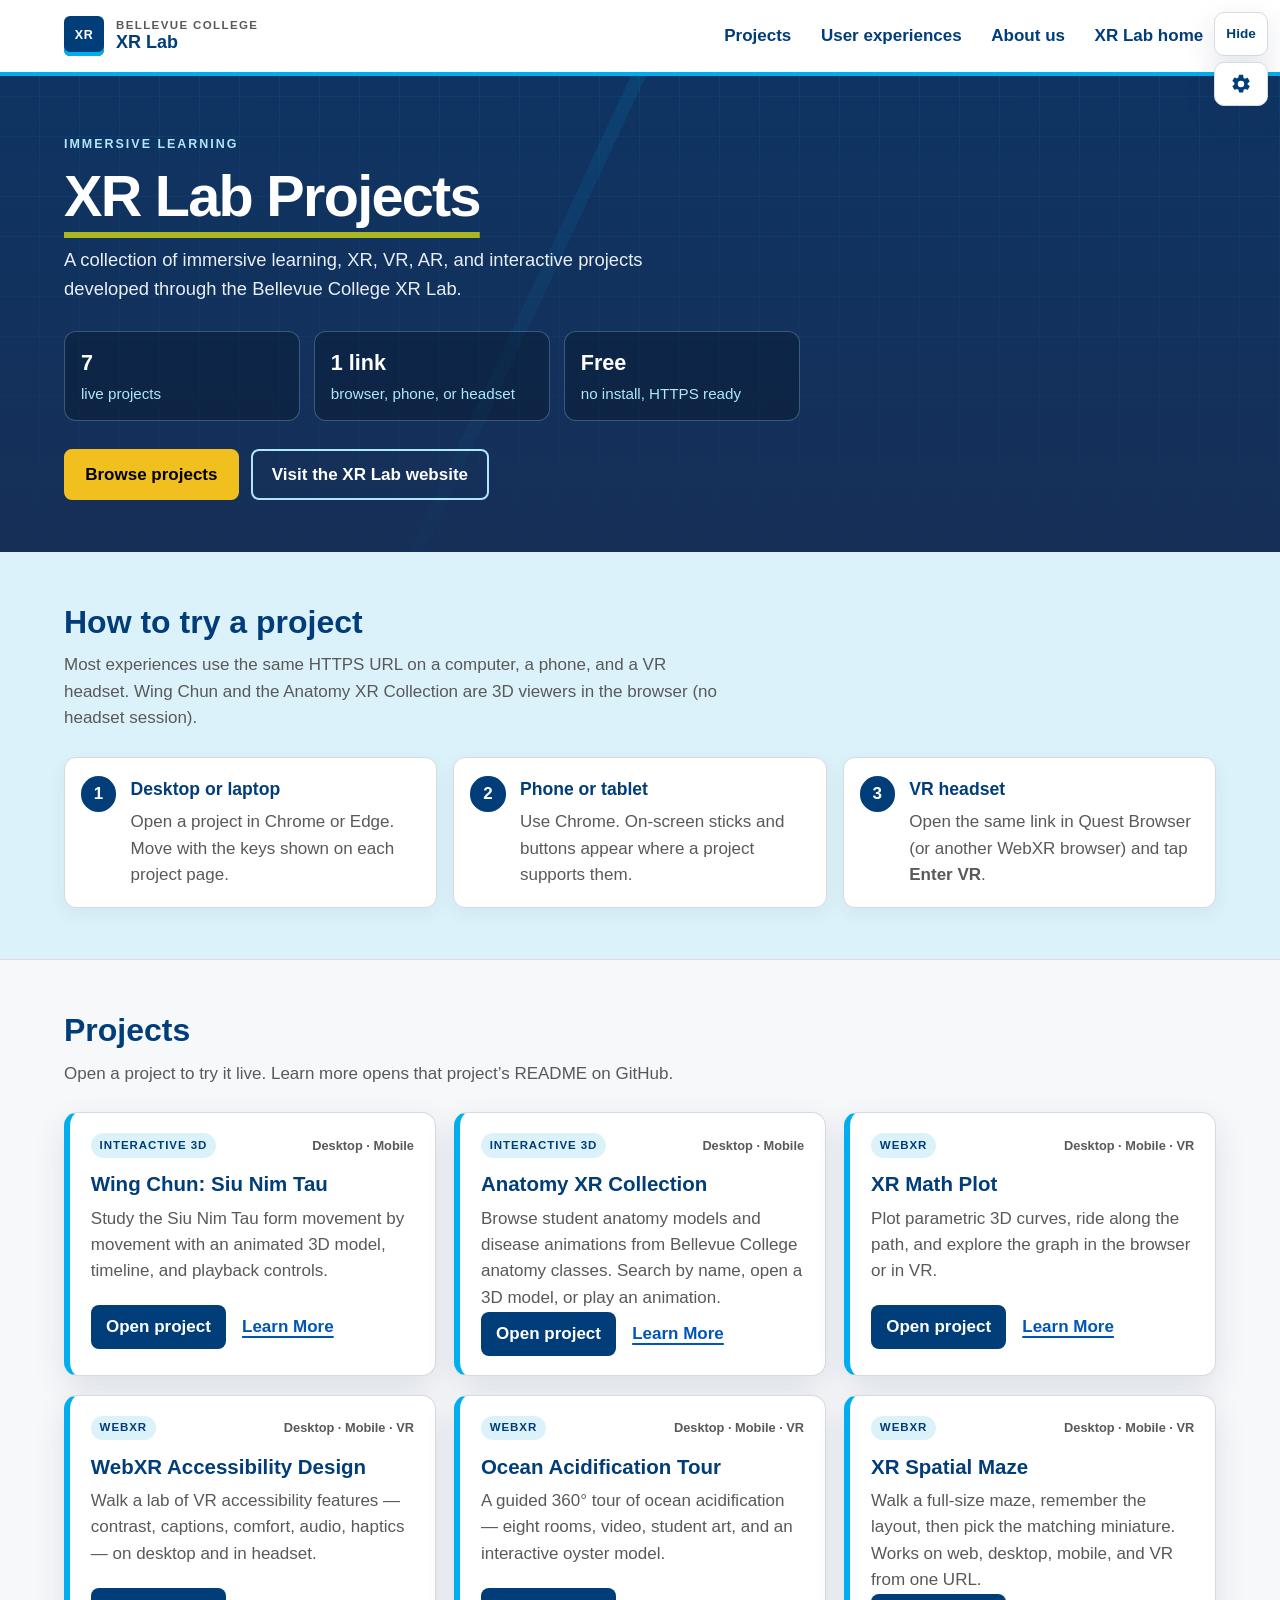
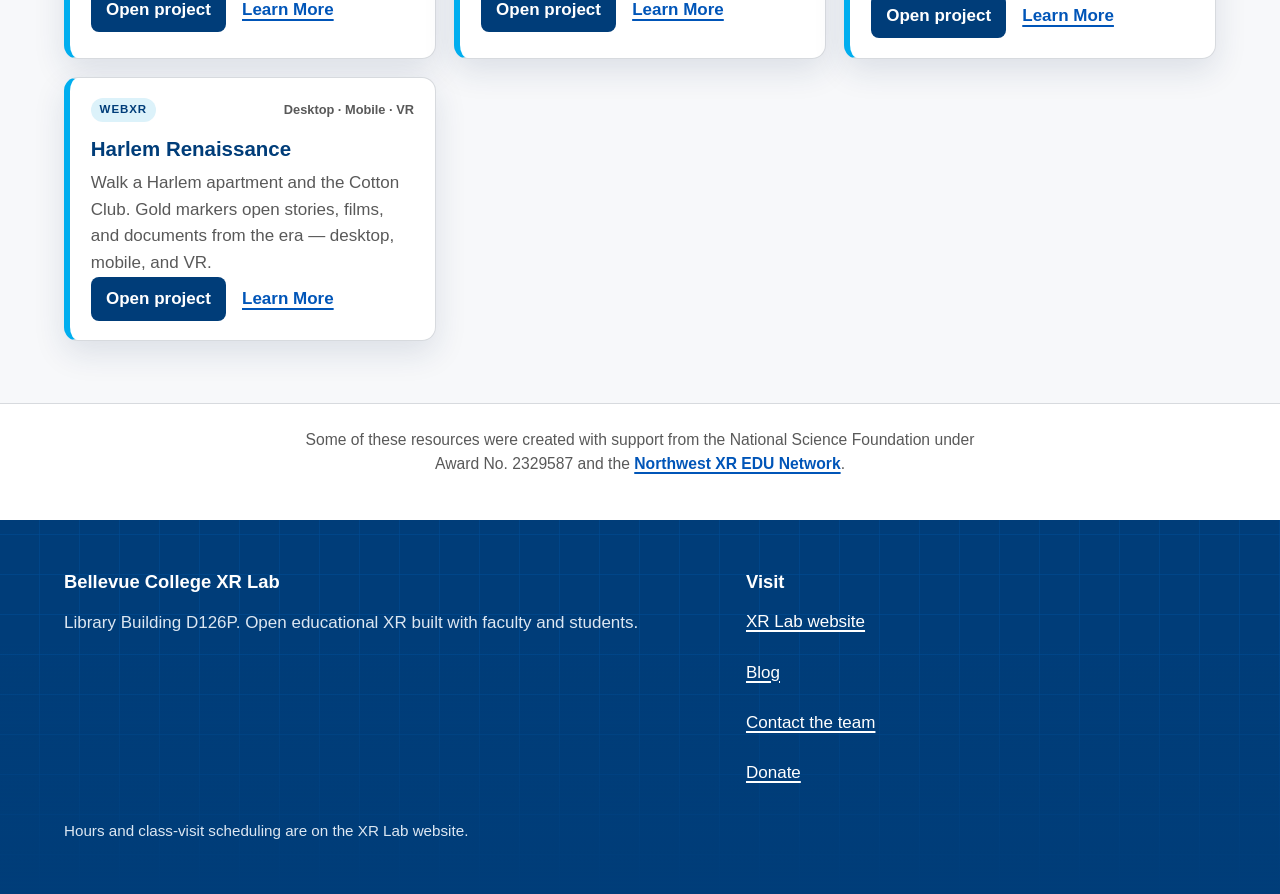
==== commit 1efc1720: "Publish the Anatomy XR Collection on the lab hub. Copy the static catalog into anatomy/, add a proje" ====
--- a/index.html
+++ b/index.html
@@ -91,7 +91,7 @@
         </p>
         <ul class="hero-facts">
           <li>
-            <span class="hero-facts__value">6</span>
+            <span class="hero-facts__value">7</span>
             <span class="hero-facts__label">live projects</span>
           </li>
           <li>
@@ -115,7 +115,7 @@
         <h2 id="how-heading">How to try a project</h2>
         <p class="how__intro">
           Most experiences use the same HTTPS URL on a computer, a phone, and a VR headset.
-          Wing Chun is a 3D viewer in the browser (no headset session).
+          Wing Chun and the Anatomy XR Collection are 3D viewers in the browser (no headset session).
         </p>
         <ol class="how-steps">
           <li>
@@ -151,6 +151,20 @@
               <p class="card-actions">
                 <a class="card-cta" href="./wing-chun/">Open project</a>
                 <a class="card-more" href="https://github.com/BCXRLab/xr-lab-projects/blob/main/wing-chun/README.md">Learn More</a>
+              </p>
+            </article>
+          </li>
+          <li>
+            <article class="project-card">
+              <div class="project-card__top">
+                <span class="badge">Interactive 3D</span>
+                <span class="platforms">Desktop · Mobile</span>
+              </div>
+              <h3>Anatomy XR Collection</h3>
+              <p>Browse student anatomy models and disease animations from Bellevue College anatomy classes. Search by name, open a 3D model, or play an animation.</p>
+              <p class="card-actions">
+                <a class="card-cta" href="./anatomy/">Open project</a>
+                <a class="card-more" href="https://github.com/BCXRLab/xr-lab-projects/blob/main/anatomy/README.md">Learn More</a>
               </p>
             </article>
           </li>
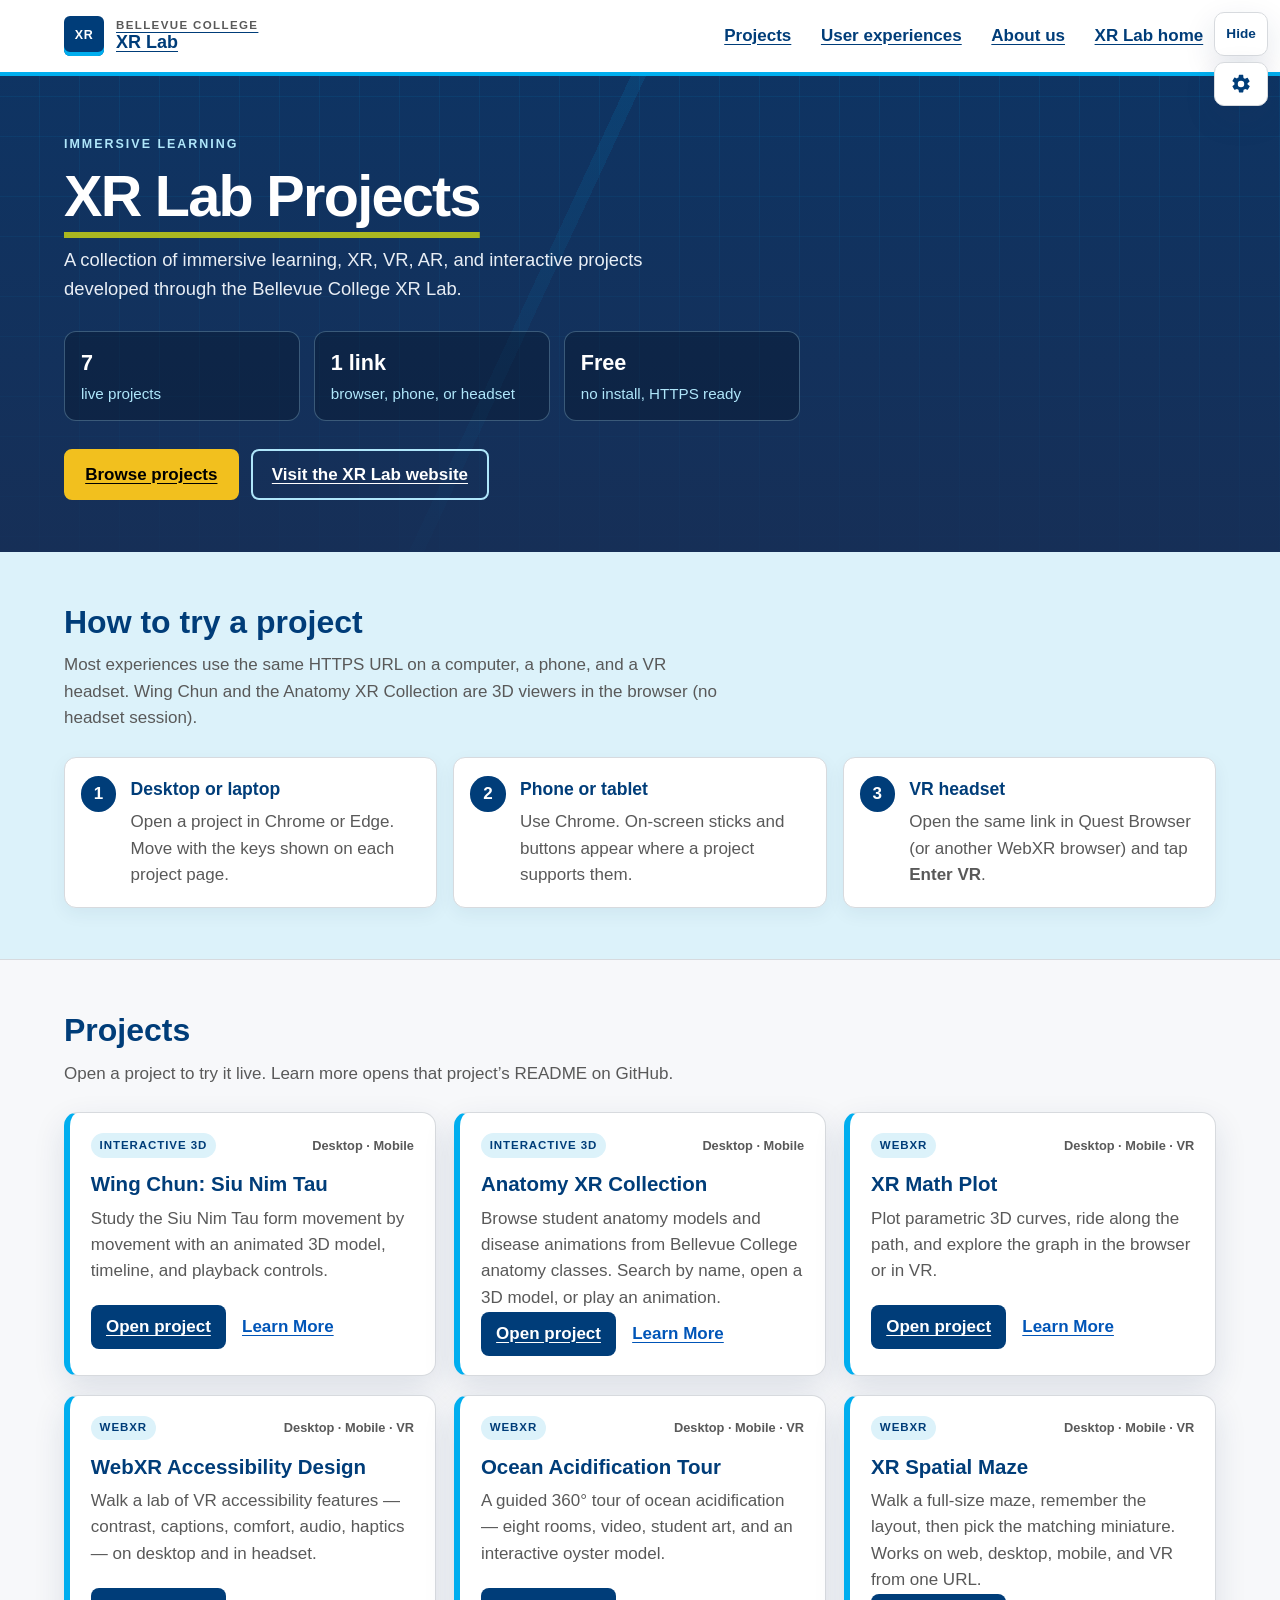
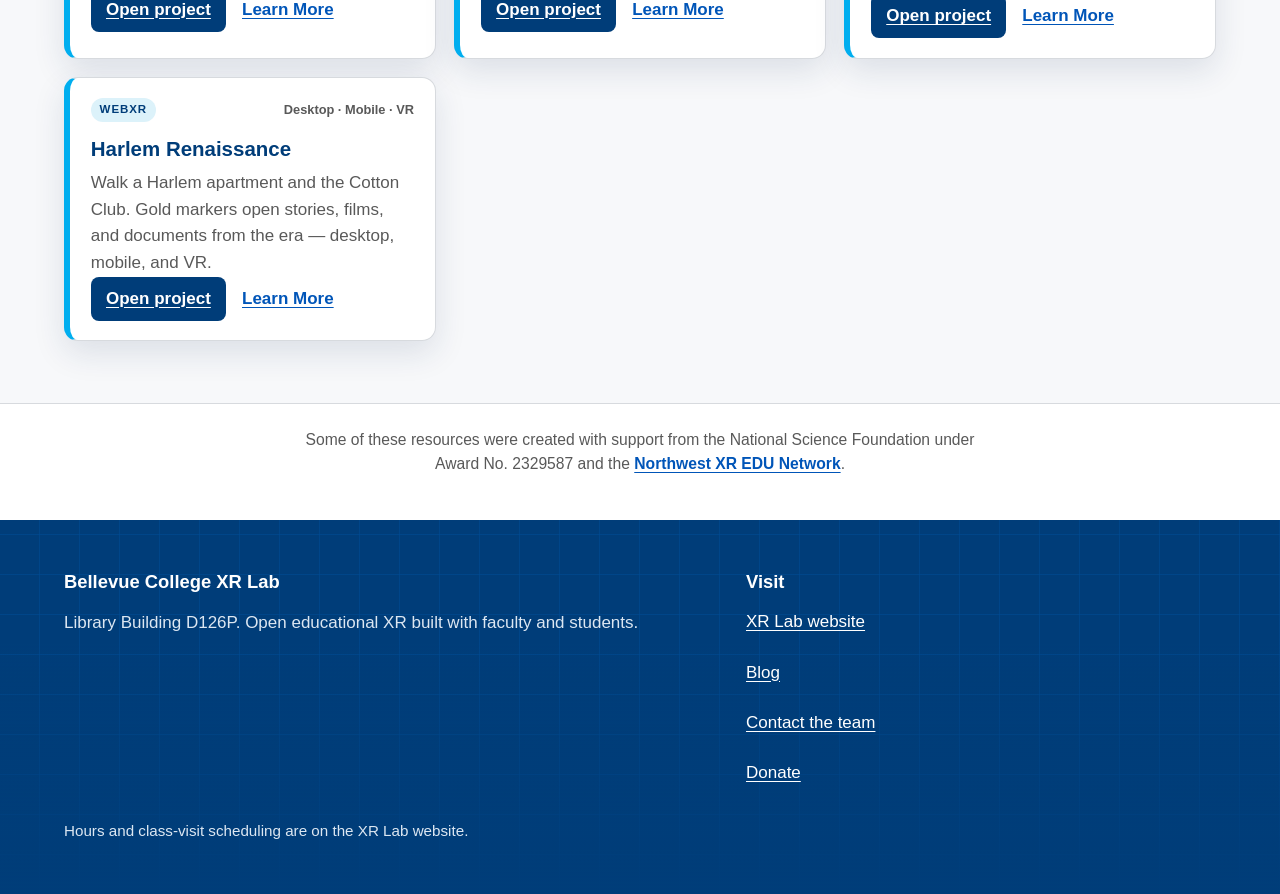
==== commit ca263cc2: "Polish hub accessibility: default link underlines, skip offset, Learn More names. Default underline " ====
--- a/index.html
+++ b/index.html
@@ -16,7 +16,7 @@
         if (s.highContrast) h.classList.add('a11y-high-contrast');
         if (s.largeText) h.classList.add('a11y-large-text');
         if (s.readableFont) h.classList.add('a11y-readable');
-        if (s.underlineLinks) h.classList.add('a11y-underline');
+        if (s.v >= 2 ? s.underlineLinks !== false : true) h.classList.add('a11y-underline');
         if (s.extraSpacing) h.classList.add('a11y-spacing');
         if (s.chromeHidden) h.classList.add('a11y-chrome-hidden');
         if (s.reducedFollowOs === false ? s.reducedMotion : window.matchMedia('(prefers-reduced-motion: reduce)').matches) {
@@ -41,7 +41,7 @@
     </button>
   </div>
 
-  <dialog id="a11y-settings" aria-labelledby="a11y-settings-title">
+  <dialog id="a11y-settings" aria-labelledby="a11y-settings-title" aria-modal="true">
     <h2 id="a11y-settings-title" tabindex="-1">Accessibility settings</h2>
     <p class="a11y-lead">These options change this projects page only. Each project has its own controls once you open it.</p>
     <fieldset>
@@ -150,7 +150,7 @@
               <p>Study the Siu Nim Tau form movement by movement with an animated 3D model, timeline, and playback controls.</p>
               <p class="card-actions">
                 <a class="card-cta" href="./wing-chun/">Open project</a>
-                <a class="card-more" href="https://github.com/BCXRLab/xr-lab-projects/blob/main/wing-chun/README.md">Learn More</a>
+                <a class="card-more" href="https://github.com/BCXRLab/xr-lab-projects/blob/main/wing-chun/README.md">Learn More <span class="visually-hidden">about Wing Chun: Siu Nim Tau</span></a>
               </p>
             </article>
           </li>
@@ -164,7 +164,7 @@
               <p>Browse student anatomy models and disease animations from Bellevue College anatomy classes. Search by name, open a 3D model, or play an animation.</p>
               <p class="card-actions">
                 <a class="card-cta" href="./anatomy/">Open project</a>
-                <a class="card-more" href="https://github.com/BCXRLab/xr-lab-projects/blob/main/anatomy/README.md">Learn More</a>
+                <a class="card-more" href="https://github.com/BCXRLab/xr-lab-projects/blob/main/anatomy/README.md">Learn More <span class="visually-hidden">about Anatomy XR Collection</span></a>
               </p>
             </article>
           </li>
@@ -178,7 +178,7 @@
               <p>Plot parametric 3D curves, ride along the path, and explore the graph in the browser or in VR.</p>
               <p class="card-actions">
                 <a class="card-cta" href="./xr-math-plot/">Open project</a>
-                <a class="card-more" href="https://github.com/BCXRLab/xr-lab-projects/blob/main/xr-math-plot/README.md">Learn More</a>
+                <a class="card-more" href="https://github.com/BCXRLab/xr-lab-projects/blob/main/xr-math-plot/README.md">Learn More <span class="visually-hidden">about XR Math Plot</span></a>
               </p>
             </article>
           </li>
@@ -192,7 +192,7 @@
               <p>Walk a lab of VR accessibility features — contrast, captions, comfort, audio, haptics — on desktop and in headset.</p>
               <p class="card-actions">
                 <a class="card-cta" href="./webxr-accessibility-design/">Open project</a>
-                <a class="card-more" href="https://github.com/BCXRLab/xr-lab-projects/blob/main/webxr-accessibility-design/README.md">Learn More</a>
+                <a class="card-more" href="https://github.com/BCXRLab/xr-lab-projects/blob/main/webxr-accessibility-design/README.md">Learn More <span class="visually-hidden">about WebXR Accessibility Design</span></a>
               </p>
             </article>
           </li>
@@ -206,7 +206,7 @@
               <p>A guided 360° tour of ocean acidification — eight rooms, video, student art, and an interactive oyster model.</p>
               <p class="card-actions">
                 <a class="card-cta" href="./ocean-acidification-tour/">Open project</a>
-                <a class="card-more" href="https://github.com/BCXRLab/xr-lab-projects/blob/main/ocean-acidification-tour/README.md">Learn More</a>
+                <a class="card-more" href="https://github.com/BCXRLab/xr-lab-projects/blob/main/ocean-acidification-tour/README.md">Learn More <span class="visually-hidden">about Ocean Acidification Tour</span></a>
               </p>
             </article>
           </li>
@@ -220,7 +220,7 @@
               <p>Walk a full-size maze, remember the layout, then pick the matching miniature. Works on web, desktop, mobile, and VR from one URL.</p>
               <p class="card-actions">
                 <a class="card-cta" href="./xr-spatial-maze/">Open project</a>
-                <a class="card-more" href="https://github.com/BCXRLab/xr-lab-projects/blob/main/xr-spatial-maze/README.md">Learn More</a>
+                <a class="card-more" href="https://github.com/BCXRLab/xr-lab-projects/blob/main/xr-spatial-maze/README.md">Learn More <span class="visually-hidden">about XR Spatial Maze</span></a>
               </p>
             </article>
           </li>
@@ -234,7 +234,7 @@
               <p>Walk a Harlem apartment and the Cotton Club. Gold markers open stories, films, and documents from the era — desktop, mobile, and VR.</p>
               <p class="card-actions">
                 <a class="card-cta" href="./harlem-renaissance/">Open project</a>
-                <a class="card-more" href="https://github.com/BCXRLab/xr-lab-projects/blob/main/harlem-renaissance/README.md">Learn More</a>
+                <a class="card-more" href="https://github.com/BCXRLab/xr-lab-projects/blob/main/harlem-renaissance/README.md">Learn More <span class="visually-hidden">about Harlem Renaissance</span></a>
               </p>
             </article>
           </li>
--- a/style.css
+++ b/style.css
@@ -32,11 +32,15 @@
 
 html {
   scroll-behavior: smooth;
+  scroll-padding-top: 5.75rem;
 }
 
 #main,
 #projects,
-#how-heading {
+#how-heading,
+#page-title,
+#support-heading,
+.project-card {
   scroll-margin-top: 5.75rem;
 }
 
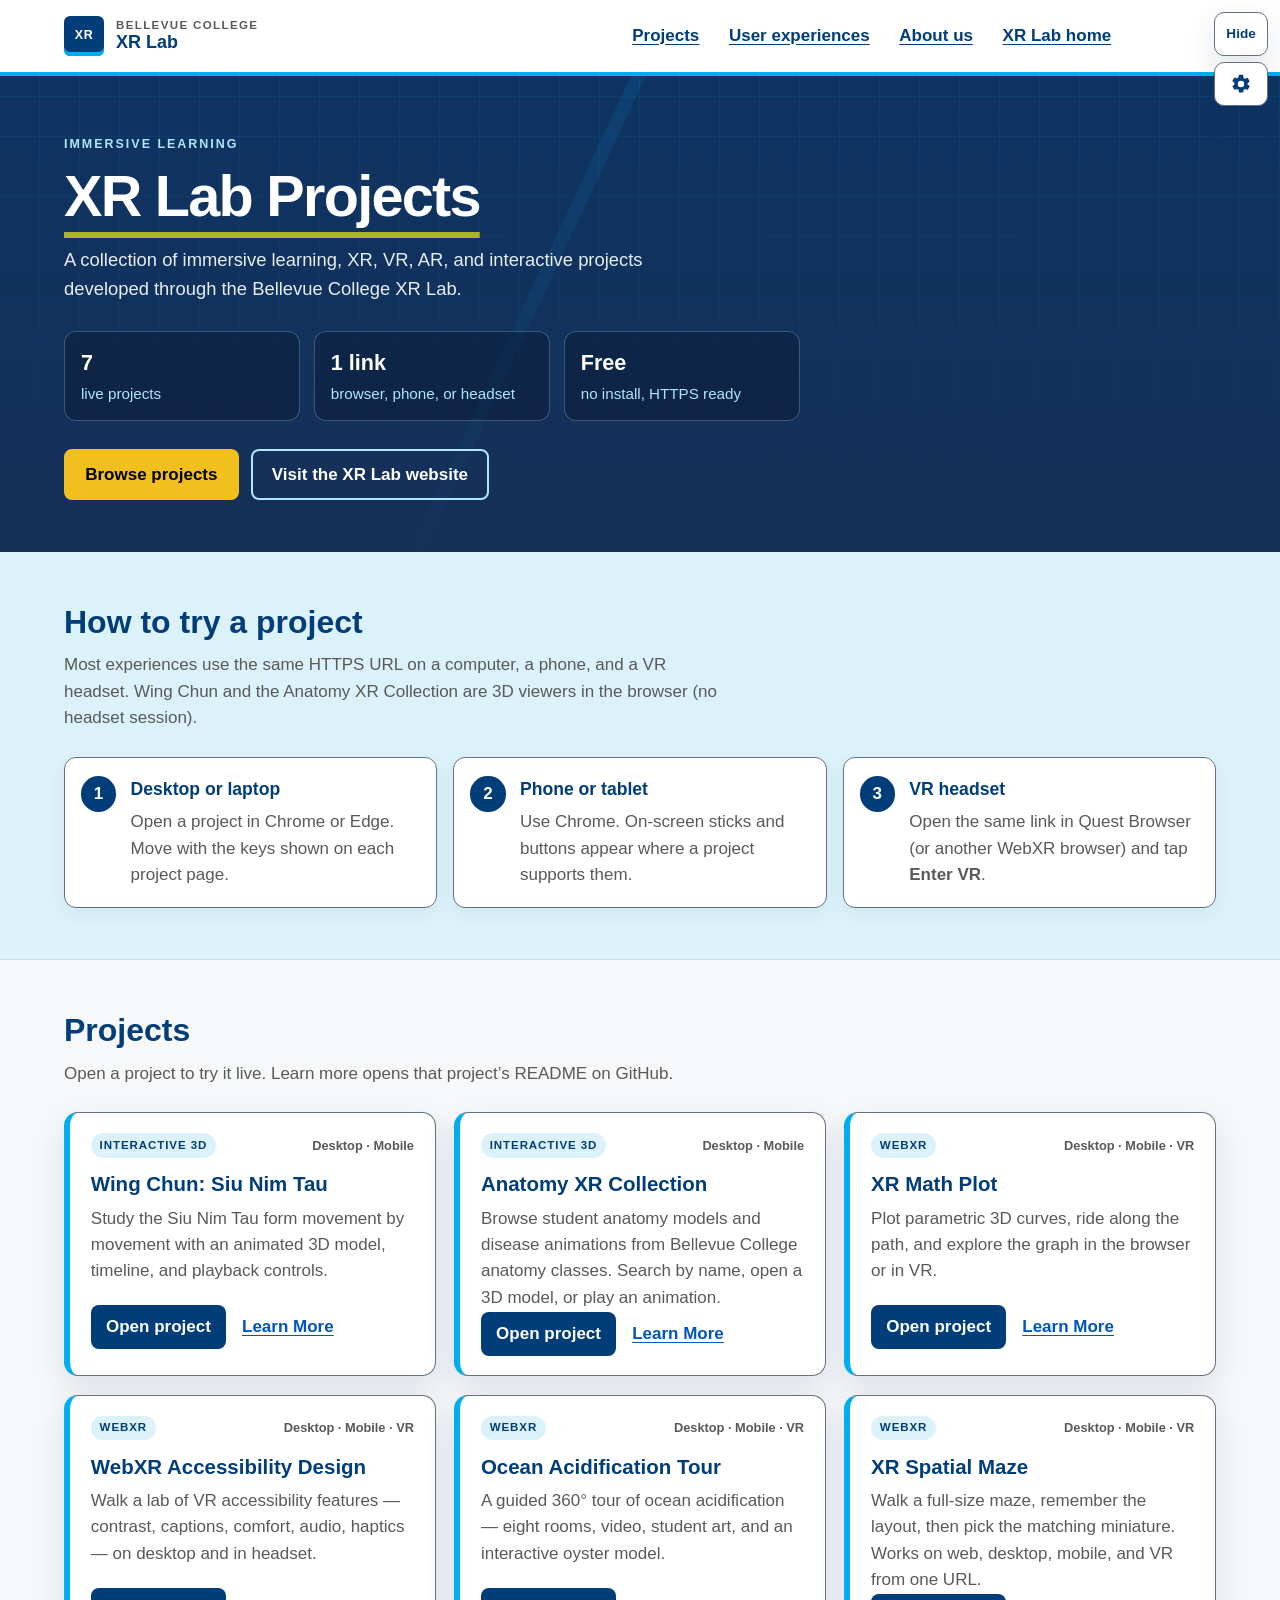
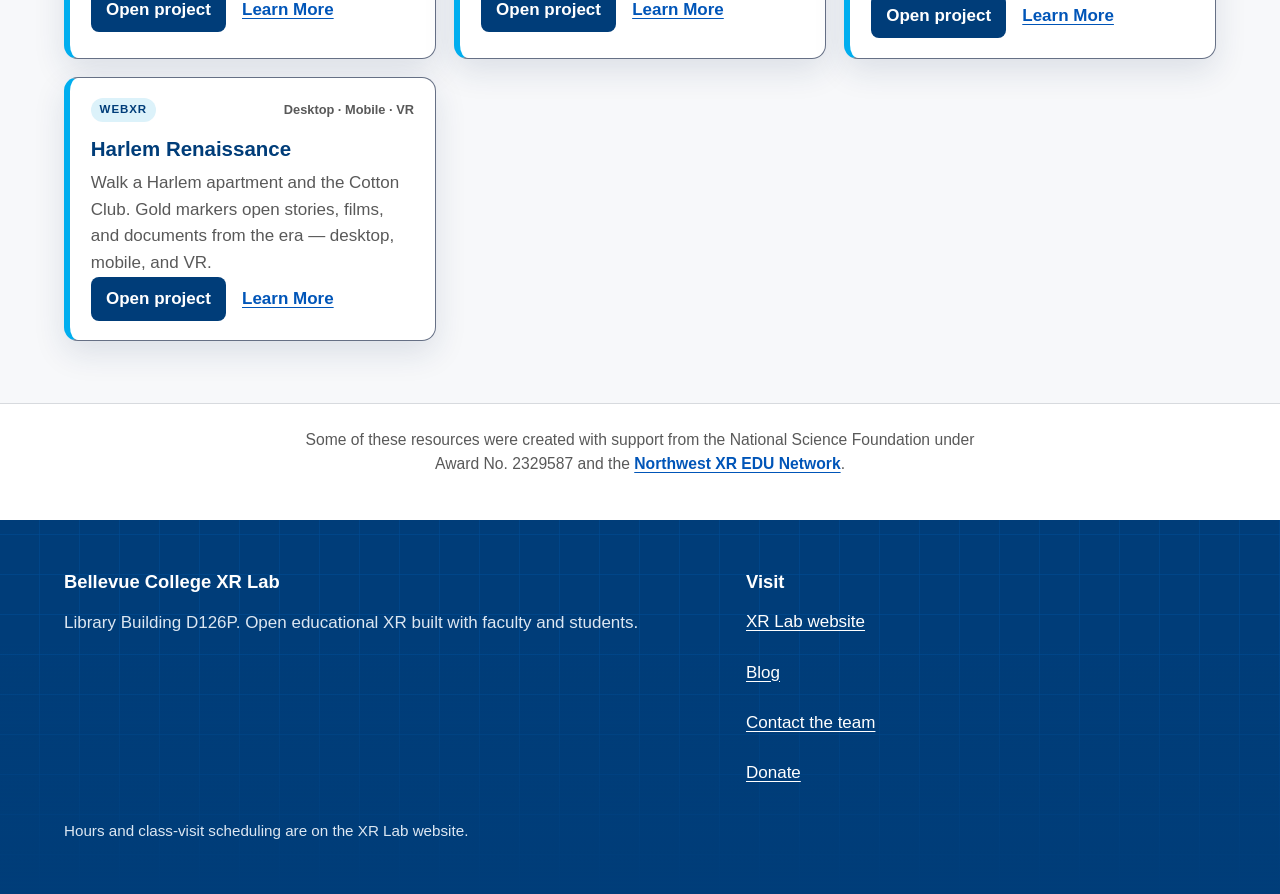
==== commit b58fe815: "Close remaining hub WCAG 2.2 AA gaps for a 10/10 catalog pass. Raise control borders to --ui-border " ====
--- a/index.html
+++ b/index.html
@@ -31,9 +31,9 @@
   <a class="skip-link skip-link--second" href="#a11y-settings-btn">Skip to accessibility settings</a>
   <div id="a11y-live" class="visually-hidden" role="status" aria-live="polite" aria-atomic="true"></div>
 
-  <button type="button" id="a11y-tab" class="a11y-tab">Show accessibility</button>
+  <button type="button" id="a11y-tab" class="a11y-tab" aria-keyshortcuts="h">Show accessibility</button>
   <div id="a11y-chrome" class="a11y-chrome">
-    <button type="button" id="a11y-hide" class="a11y-fab" aria-pressed="false" aria-label="Hide accessibility controls">Hide</button>
+    <button type="button" id="a11y-hide" class="a11y-fab" aria-pressed="false" aria-keyshortcuts="h" aria-label="Hide accessibility controls">Hide</button>
     <button type="button" id="a11y-settings-btn" class="a11y-fab a11y-fab--cog" aria-haspopup="dialog" aria-controls="a11y-settings" aria-expanded="false" aria-label="Open accessibility settings">
       <svg viewBox="0 0 24 24" width="22" height="22" aria-hidden="true">
         <path fill="currentColor" d="M19.14 12.94c.04-.31.06-.63.06-.94s-.02-.63-.06-.94l2.03-1.58a.5.5 0 0 0 .12-.64l-1.92-3.32a.5.5 0 0 0-.6-.22l-2.39.96a7.03 7.03 0 0 0-1.63-.94l-.36-2.54A.5.5 0 0 0 13.9 2h-3.8a.5.5 0 0 0-.49.42l-.36 2.54c-.59.22-1.14.53-1.63.94l-2.39-.96a.5.5 0 0 0-.6.22L2.71 8.48a.5.5 0 0 0 .12.64l2.03 1.58c-.04.31-.06.63-.06.94s.02.63.06.94L2.83 14.16a.5.5 0 0 0-.12.64l1.92 3.32c.14.24.43.34.69.22l2.39-.96c.49.4 1.04.72 1.63.94l.36 2.54c.05.24.25.42.49.42h3.8c.24 0 .44-.18.49-.42l.36-2.54c.59-.22 1.14-.53 1.63-.94l2.39.96c.26.12.55.02.69-.22l1.92-3.32a.5.5 0 0 0-.12-.64l-2.03-1.58zM12 15.5A3.5 3.5 0 1 1 12 8.5a3.5 3.5 0 0 1 0 7z"/>
@@ -41,9 +41,9 @@
     </button>
   </div>
 
-  <dialog id="a11y-settings" aria-labelledby="a11y-settings-title" aria-modal="true">
+  <dialog id="a11y-settings" aria-labelledby="a11y-settings-title" aria-describedby="a11y-lead" aria-modal="true">
     <h2 id="a11y-settings-title" tabindex="-1">Accessibility settings</h2>
-    <p class="a11y-lead">These options change this projects page only. Each project has its own controls once you open it.</p>
+    <p id="a11y-lead" class="a11y-lead">These options change this projects page only. Each project has its own controls once you open it.</p>
     <fieldset>
       <legend>Comfort</legend>
       <label class="a11y-check"><input type="checkbox" id="a11y-reduced"> Reduced motion</label>
@@ -55,6 +55,10 @@
       <label class="a11y-check"><input type="checkbox" id="a11y-large"> Larger text</label>
       <label class="a11y-check"><input type="checkbox" id="a11y-font"> Readable font</label>
       <label class="a11y-check"><input type="checkbox" id="a11y-links"> Underline all links</label>
+    </fieldset>
+    <fieldset>
+      <legend>Keyboard</legend>
+      <label class="a11y-check"><input type="checkbox" id="a11y-hide-key"> H hides accessibility controls</label>
     </fieldset>
     <div class="a11y-actions">
       <button type="button" id="a11y-reset">Reset defaults</button>
@@ -149,7 +153,7 @@
               <h3>Wing Chun: Siu Nim Tau</h3>
               <p>Study the Siu Nim Tau form movement by movement with an animated 3D model, timeline, and playback controls.</p>
               <p class="card-actions">
-                <a class="card-cta" href="./wing-chun/">Open project</a>
+                <a class="card-cta" href="./wing-chun/">Open project <span class="visually-hidden">Wing Chun: Siu Nim Tau</span></a>
                 <a class="card-more" href="https://github.com/BCXRLab/xr-lab-projects/blob/main/wing-chun/README.md">Learn More <span class="visually-hidden">about Wing Chun: Siu Nim Tau</span></a>
               </p>
             </article>
@@ -163,7 +167,7 @@
               <h3>Anatomy XR Collection</h3>
               <p>Browse student anatomy models and disease animations from Bellevue College anatomy classes. Search by name, open a 3D model, or play an animation.</p>
               <p class="card-actions">
-                <a class="card-cta" href="./anatomy/">Open project</a>
+                <a class="card-cta" href="./anatomy/">Open project <span class="visually-hidden">Anatomy XR Collection</span></a>
                 <a class="card-more" href="https://github.com/BCXRLab/xr-lab-projects/blob/main/anatomy/README.md">Learn More <span class="visually-hidden">about Anatomy XR Collection</span></a>
               </p>
             </article>
@@ -177,7 +181,7 @@
               <h3>XR Math Plot</h3>
               <p>Plot parametric 3D curves, ride along the path, and explore the graph in the browser or in VR.</p>
               <p class="card-actions">
-                <a class="card-cta" href="./xr-math-plot/">Open project</a>
+                <a class="card-cta" href="./xr-math-plot/">Open project <span class="visually-hidden">XR Math Plot</span></a>
                 <a class="card-more" href="https://github.com/BCXRLab/xr-lab-projects/blob/main/xr-math-plot/README.md">Learn More <span class="visually-hidden">about XR Math Plot</span></a>
               </p>
             </article>
@@ -191,7 +195,7 @@
               <h3>WebXR Accessibility Design</h3>
               <p>Walk a lab of VR accessibility features — contrast, captions, comfort, audio, haptics — on desktop and in headset.</p>
               <p class="card-actions">
-                <a class="card-cta" href="./webxr-accessibility-design/">Open project</a>
+                <a class="card-cta" href="./webxr-accessibility-design/">Open project <span class="visually-hidden">WebXR Accessibility Design</span></a>
                 <a class="card-more" href="https://github.com/BCXRLab/xr-lab-projects/blob/main/webxr-accessibility-design/README.md">Learn More <span class="visually-hidden">about WebXR Accessibility Design</span></a>
               </p>
             </article>
@@ -205,7 +209,7 @@
               <h3>Ocean Acidification Tour</h3>
               <p>A guided 360° tour of ocean acidification — eight rooms, video, student art, and an interactive oyster model.</p>
               <p class="card-actions">
-                <a class="card-cta" href="./ocean-acidification-tour/">Open project</a>
+                <a class="card-cta" href="./ocean-acidification-tour/">Open project <span class="visually-hidden">Ocean Acidification Tour</span></a>
                 <a class="card-more" href="https://github.com/BCXRLab/xr-lab-projects/blob/main/ocean-acidification-tour/README.md">Learn More <span class="visually-hidden">about Ocean Acidification Tour</span></a>
               </p>
             </article>
@@ -219,7 +223,7 @@
               <h3>XR Spatial Maze</h3>
               <p>Walk a full-size maze, remember the layout, then pick the matching miniature. Works on web, desktop, mobile, and VR from one URL.</p>
               <p class="card-actions">
-                <a class="card-cta" href="./xr-spatial-maze/">Open project</a>
+                <a class="card-cta" href="./xr-spatial-maze/">Open project <span class="visually-hidden">XR Spatial Maze</span></a>
                 <a class="card-more" href="https://github.com/BCXRLab/xr-lab-projects/blob/main/xr-spatial-maze/README.md">Learn More <span class="visually-hidden">about XR Spatial Maze</span></a>
               </p>
             </article>
@@ -233,7 +237,7 @@
               <h3>Harlem Renaissance</h3>
               <p>Walk a Harlem apartment and the Cotton Club. Gold markers open stories, films, and documents from the era — desktop, mobile, and VR.</p>
               <p class="card-actions">
-                <a class="card-cta" href="./harlem-renaissance/">Open project</a>
+                <a class="card-cta" href="./harlem-renaissance/">Open project <span class="visually-hidden">Harlem Renaissance</span></a>
                 <a class="card-more" href="https://github.com/BCXRLab/xr-lab-projects/blob/main/harlem-renaissance/README.md">Learn More <span class="visually-hidden">about Harlem Renaissance</span></a>
               </p>
             </article>
--- a/style.css
+++ b/style.css
@@ -16,6 +16,7 @@
   --fountain-light: #afe6fa;
   --fountain-xlight: #dcf2fa;
   --focus: #0055b8;
+  --ui-border: #667085;
   --radius: 12px;
   --shadow: 0 12px 32px rgba(22, 47, 87, 0.12);
   --font: "Segoe UI", "Helvetica Neue", Helvetica, Arial, sans-serif;
@@ -140,7 +141,11 @@
   justify-content: space-between;
   gap: 0.75rem 1.5rem;
   min-height: 4.5rem;
-  padding: 0.65rem 0;
+  padding: 0.65rem 5.75rem 0.65rem 0;
+}
+
+html.a11y-chrome-hidden .site-header__inner {
+  padding-right: 2.75rem;
 }
 
 .brand {
@@ -389,7 +394,7 @@
   padding: 1.15rem 1.15rem 1.15rem 4.1rem;
   background: var(--white);
   border-radius: var(--radius);
-  border: 1px solid var(--gray-light);
+  border: 1px solid var(--ui-border);
   box-shadow: 0 6px 18px rgba(22, 47, 87, 0.06);
 }
 
@@ -461,7 +466,7 @@
   min-height: 16.5rem;
   padding: 1.25rem 1.3rem 1.2rem;
   background: var(--white);
-  border: 1px solid var(--gray-light);
+  border: 1px solid var(--ui-border);
   border-left: 6px solid var(--bc-fountain-blue);
   border-radius: 14px;
   box-shadow: var(--shadow);
@@ -720,11 +725,20 @@
   .brand__mark,
   .how-steps li::before,
   .badge {
-    forced-color-adjust: none;
+    background: ButtonFace;
+    color: ButtonText;
+    border: 1px solid ButtonText;
+    box-shadow: none;
   }
 
   .project-card,
-  .btn {
+  .how-steps li,
+  .btn,
+  .a11y-fab,
+  .a11y-tab,
+  #a11y-settings,
+  #a11y-settings fieldset,
+  .a11y-actions button {
     border: 2px solid CanvasText;
   }
 
@@ -732,6 +746,19 @@
   .site-footer,
   .site-header {
     background: Canvas;
+    color: CanvasText;
+    background-image: none;
+  }
+
+  .hero h1,
+  .lede,
+  .eyebrow,
+  .hero-facts__value,
+  .hero-facts__label,
+  .site-footer h2,
+  .site-footer p,
+  .site-footer li,
+  .site-footer a {
     color: CanvasText;
   }
 }
@@ -753,7 +780,7 @@
   margin: 0;
   padding: 0.4rem 0.7rem;
   border-radius: 10px;
-  border: 1px solid var(--gray-light);
+  border: 1px solid var(--ui-border);
   background: var(--white);
   color: var(--bc-brutus-blue);
   font: inherit;
@@ -783,7 +810,7 @@
   min-height: 44px;
   margin: 0;
   padding: 0.65rem 0.55rem;
-  border: 1px solid var(--gray-light);
+  border: 1px solid var(--ui-border);
   border-right: 0;
   border-radius: 10px 0 0 10px;
   background: var(--white);
@@ -808,7 +835,7 @@
 }
 
 #a11y-settings {
-  border: 1px solid var(--gray-light);
+  border: 1px solid var(--ui-border);
   border-radius: 14px;
   background: var(--white);
   color: var(--gray-dark);
@@ -835,7 +862,7 @@
 }
 
 #a11y-settings fieldset {
-  border: 1px solid var(--gray-light);
+  border: 1px solid var(--ui-border);
   border-radius: 10px;
   margin: 0 0 0.75rem;
   padding: 0.4rem 0.85rem 0.65rem;
@@ -857,9 +884,10 @@
 }
 
 .a11y-check input {
-  width: 1.25rem;
-  height: 1.25rem;
+  width: 1.5rem;
+  height: 1.5rem;
   flex: none;
+  accent-color: var(--bc-brutus-blue);
 }
 
 .a11y-actions {
@@ -874,7 +902,7 @@
   min-width: 44px;
   padding: 0.4rem 0.9rem;
   border-radius: 8px;
-  border: 1px solid var(--gray-light);
+  border: 1px solid var(--ui-border);
   background: var(--gray-xxlight);
   color: var(--bc-brutus-blue);
   font: inherit;
@@ -893,7 +921,7 @@
 }
 
 html.a11y-readable {
-  --font: "Comic Sans MS", "Atkinson Hyperlegible", "Segoe UI", sans-serif;
+  --font: "Atkinson Hyperlegible", Verdana, "Segoe UI", sans-serif;
   letter-spacing: 0.03em;
   word-spacing: 0.06em;
 }
@@ -901,6 +929,12 @@
 html.a11y-underline a {
   text-decoration: underline;
   text-underline-offset: 0.18em;
+}
+
+html.a11y-underline a.btn,
+html.a11y-underline a.card-cta,
+html.a11y-underline a.brand {
+  text-decoration: none;
 }
 
 html.a11y-spacing body {
@@ -932,6 +966,7 @@
   --gray-xxlight: #fff;
   --link: #0000cc;
   --focus: #000;
+  --ui-border: #000;
   --bc-brutus-blue: #000;
   --bc-rainy-night-blue: #000;
   --bc-fountain-blue: #000;
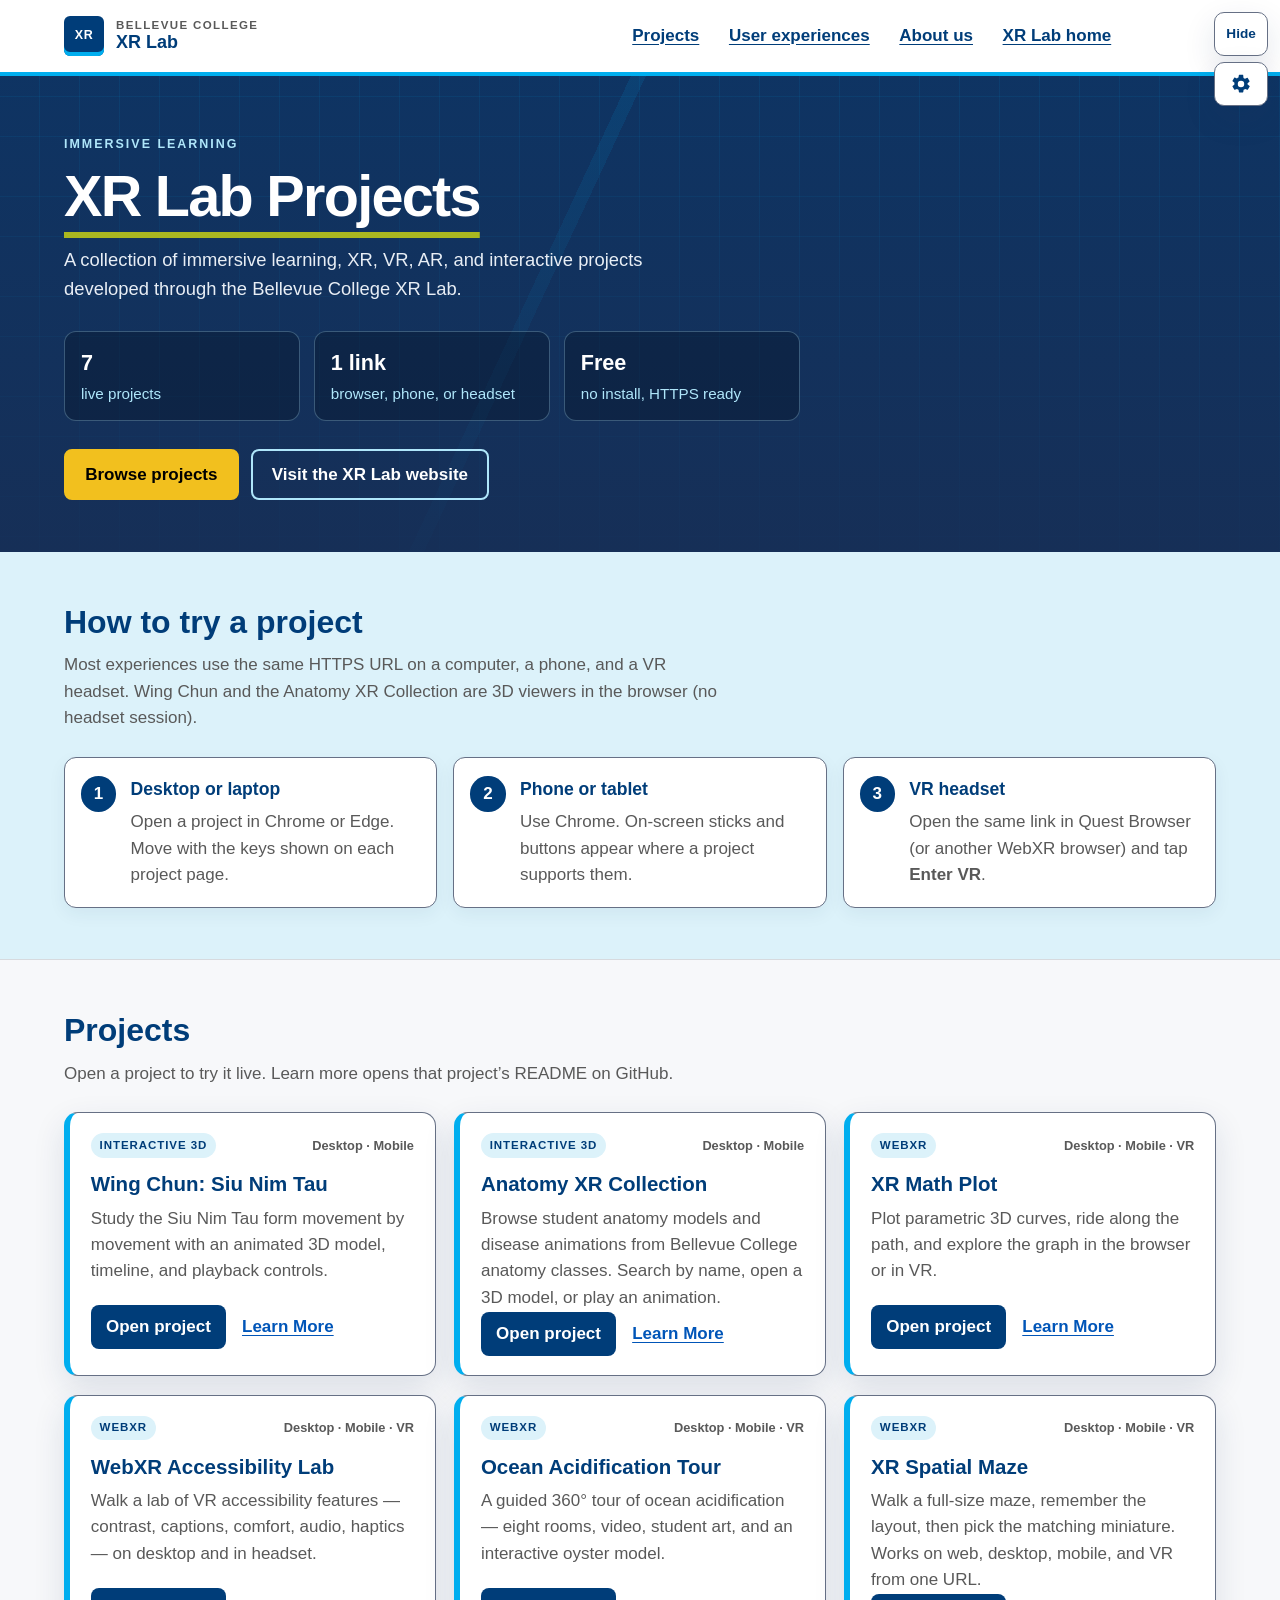
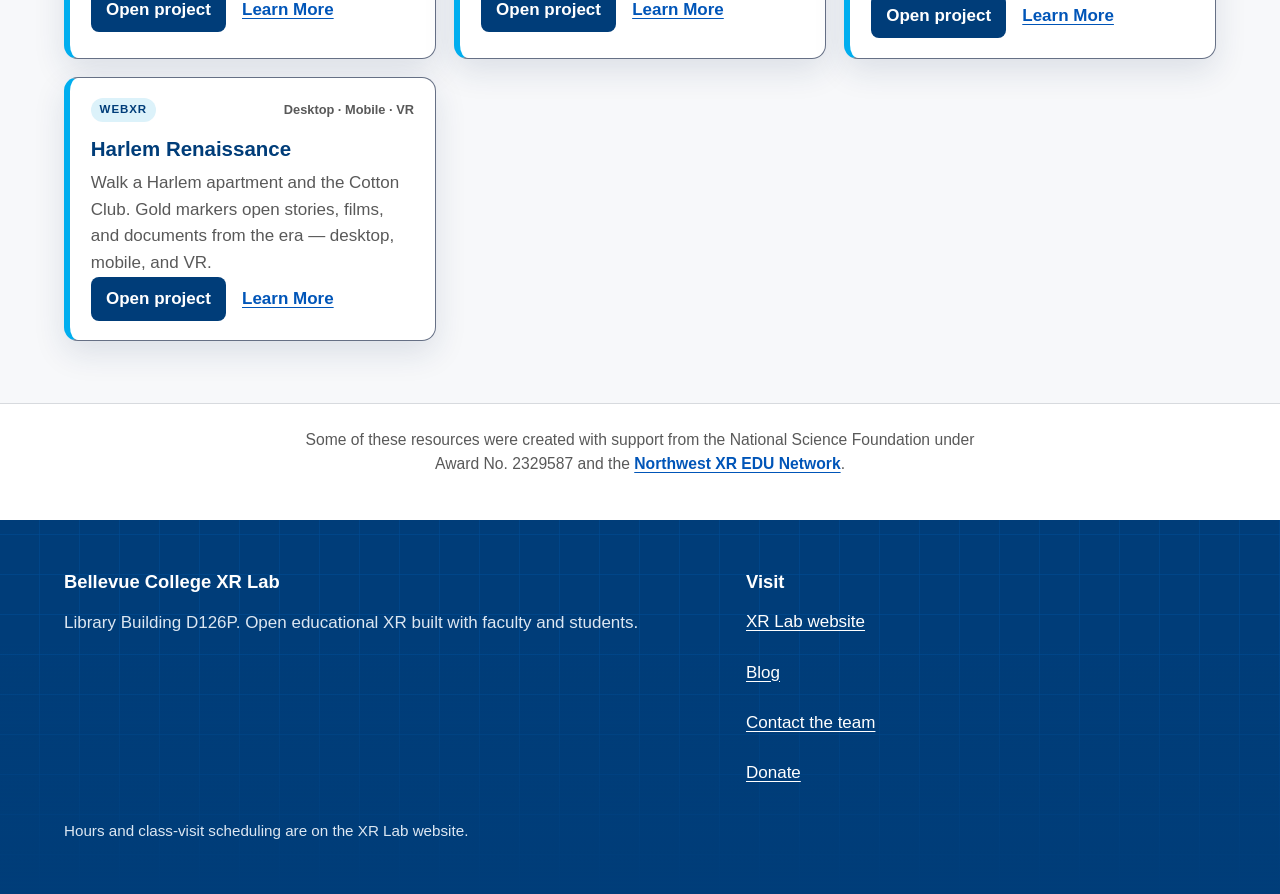
==== commit cc1f7bc5: "Rename WebXR Accessibility Design to WebXR Accessibility Lab." ====
--- a/index.html
+++ b/index.html
@@ -192,11 +192,11 @@
                 <span class="badge">WebXR</span>
                 <span class="platforms">Desktop · Mobile · VR</span>
               </div>
-              <h3>WebXR Accessibility Design</h3>
+              <h3>WebXR Accessibility Lab</h3>
               <p>Walk a lab of VR accessibility features — contrast, captions, comfort, audio, haptics — on desktop and in headset.</p>
               <p class="card-actions">
-                <a class="card-cta" href="./webxr-accessibility-design/">Open project <span class="visually-hidden">WebXR Accessibility Design</span></a>
-                <a class="card-more" href="https://github.com/BCXRLab/xr-lab-projects/blob/main/webxr-accessibility-design/README.md">Learn More <span class="visually-hidden">about WebXR Accessibility Design</span></a>
+                <a class="card-cta" href="./webxr-accessibility-design/">Open project <span class="visually-hidden">WebXR Accessibility Lab</span></a>
+                <a class="card-more" href="https://github.com/BCXRLab/xr-lab-projects/blob/main/webxr-accessibility-design/README.md">Learn More <span class="visually-hidden">about WebXR Accessibility Lab</span></a>
               </p>
             </article>
           </li>
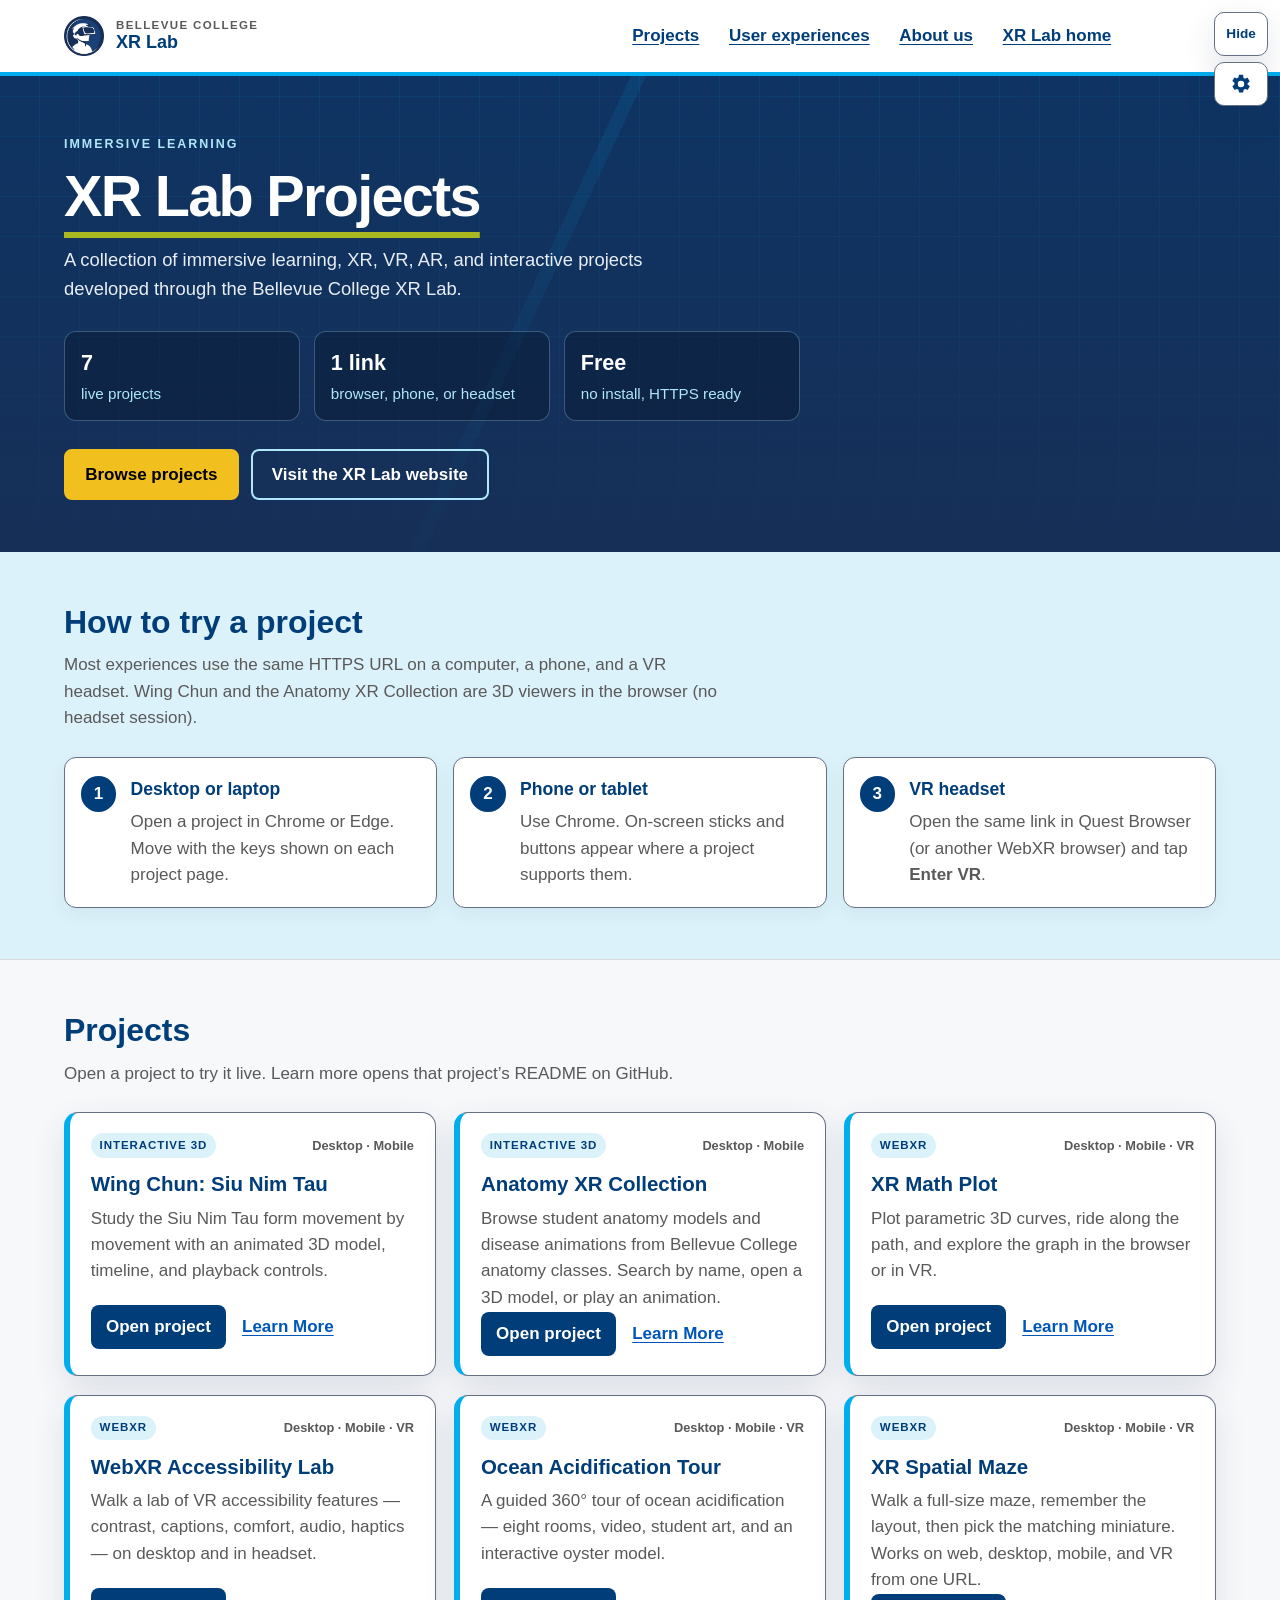
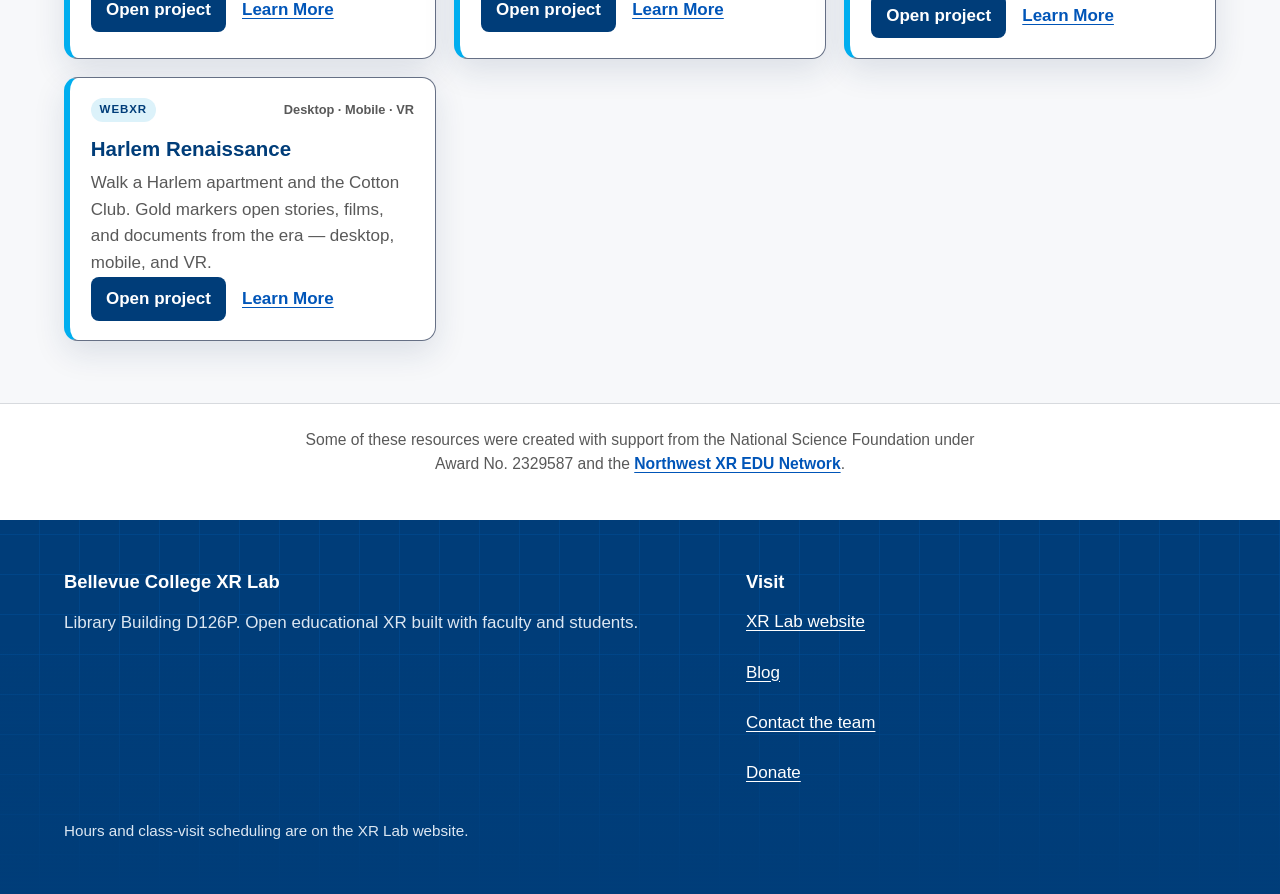
==== commit 6ad8f2c8: "Use the XR Lab headset logo in the hub header." ====
--- a/index.html
+++ b/index.html
@@ -69,7 +69,7 @@
   <header class="site-header">
     <div class="site-header__inner">
       <a class="brand" href="./">
-        <span class="brand__mark" aria-hidden="true">XR</span>
+        <img class="brand__mark" src="assets/xr-lab-logo.png" width="40" height="40" alt="">
         <span class="brand__text">
           <span class="brand__college">Bellevue College</span>
           <span class="brand__lab">XR Lab</span>
--- a/style.css
+++ b/style.css
@@ -163,17 +163,11 @@
 }
 
 .brand__mark {
-  display: grid;
-  place-items: center;
+  display: block;
   width: 2.5rem;
   height: 2.5rem;
-  background: var(--bc-brutus-blue);
-  color: var(--white);
-  font-size: 0.78rem;
-  font-weight: 800;
-  letter-spacing: 0.04em;
-  border-radius: 6px;
-  box-shadow: inset 0 -4px 0 var(--bc-fountain-blue);
+  flex: none;
+  object-fit: contain;
 }
 
 .brand__text {
@@ -722,7 +716,6 @@
 }
 
 @media (forced-colors: active) {
-  .brand__mark,
   .how-steps li::before,
   .badge {
     background: ButtonFace;
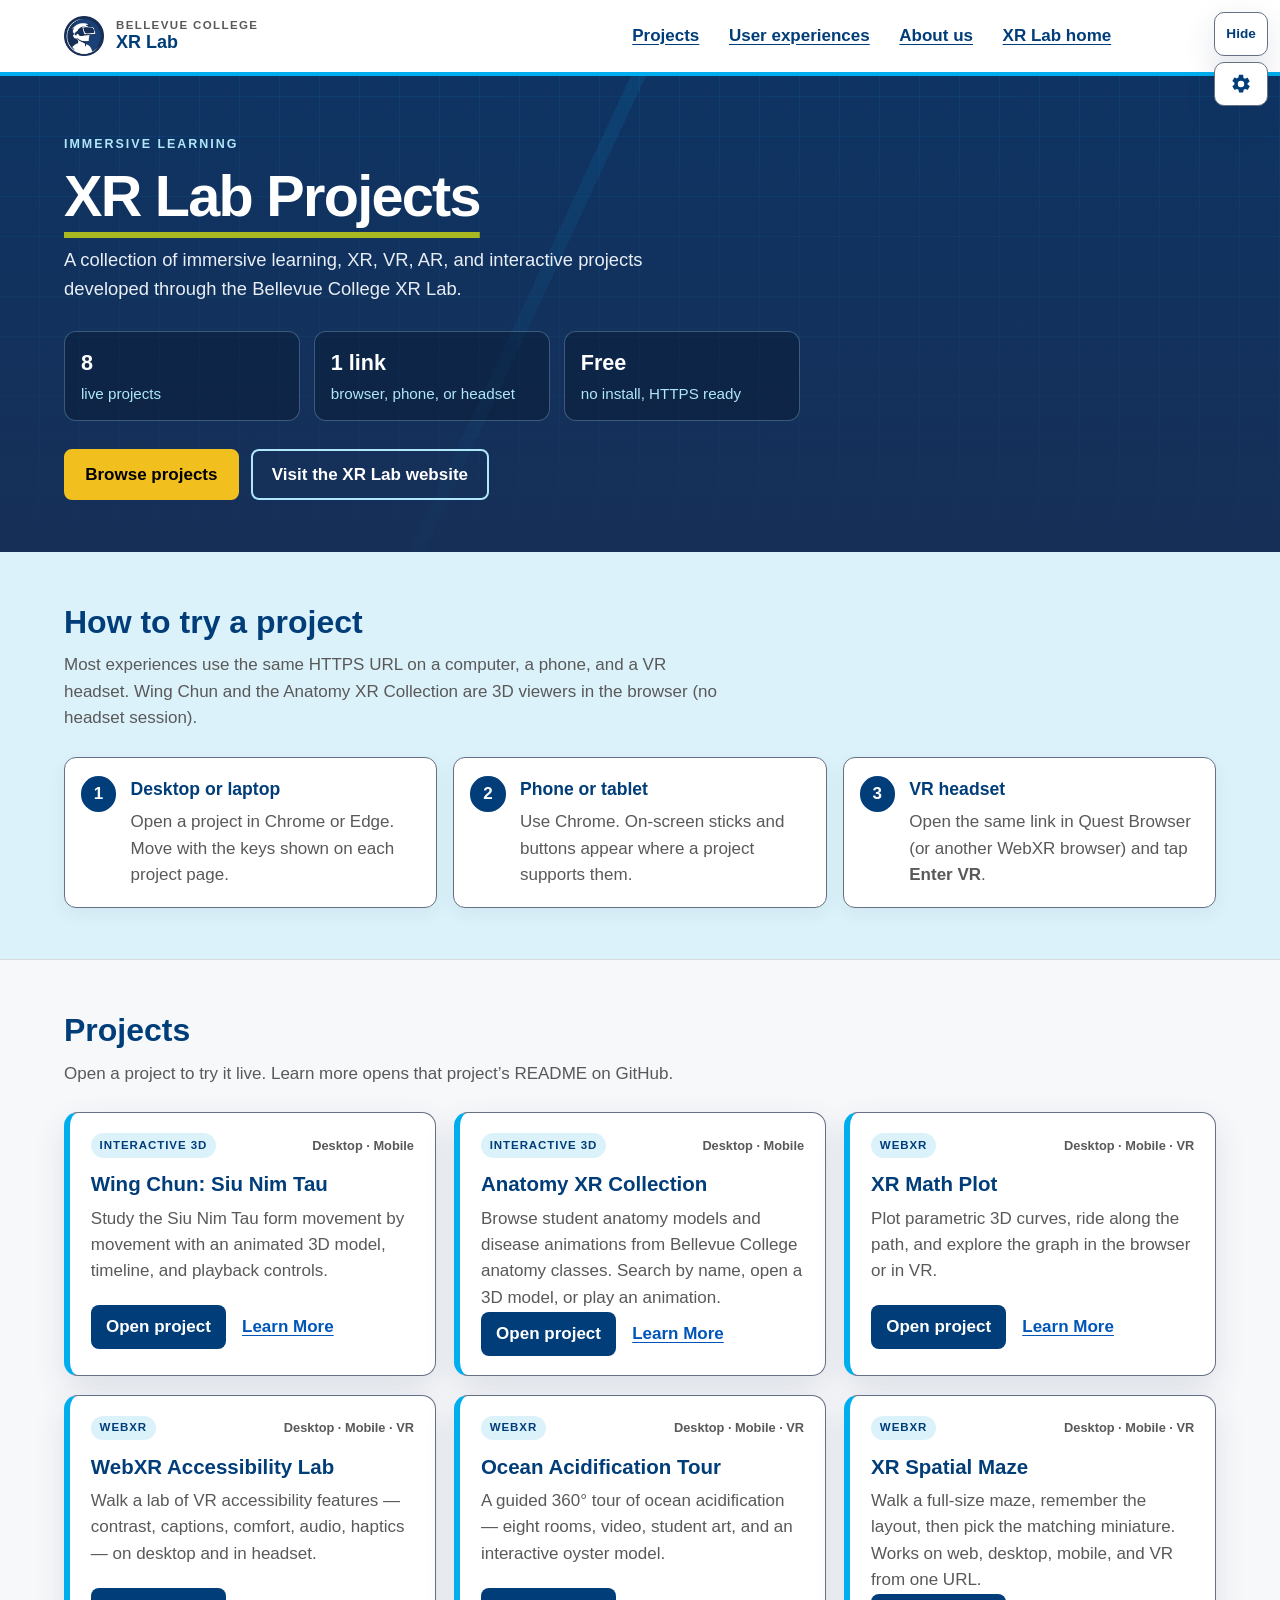
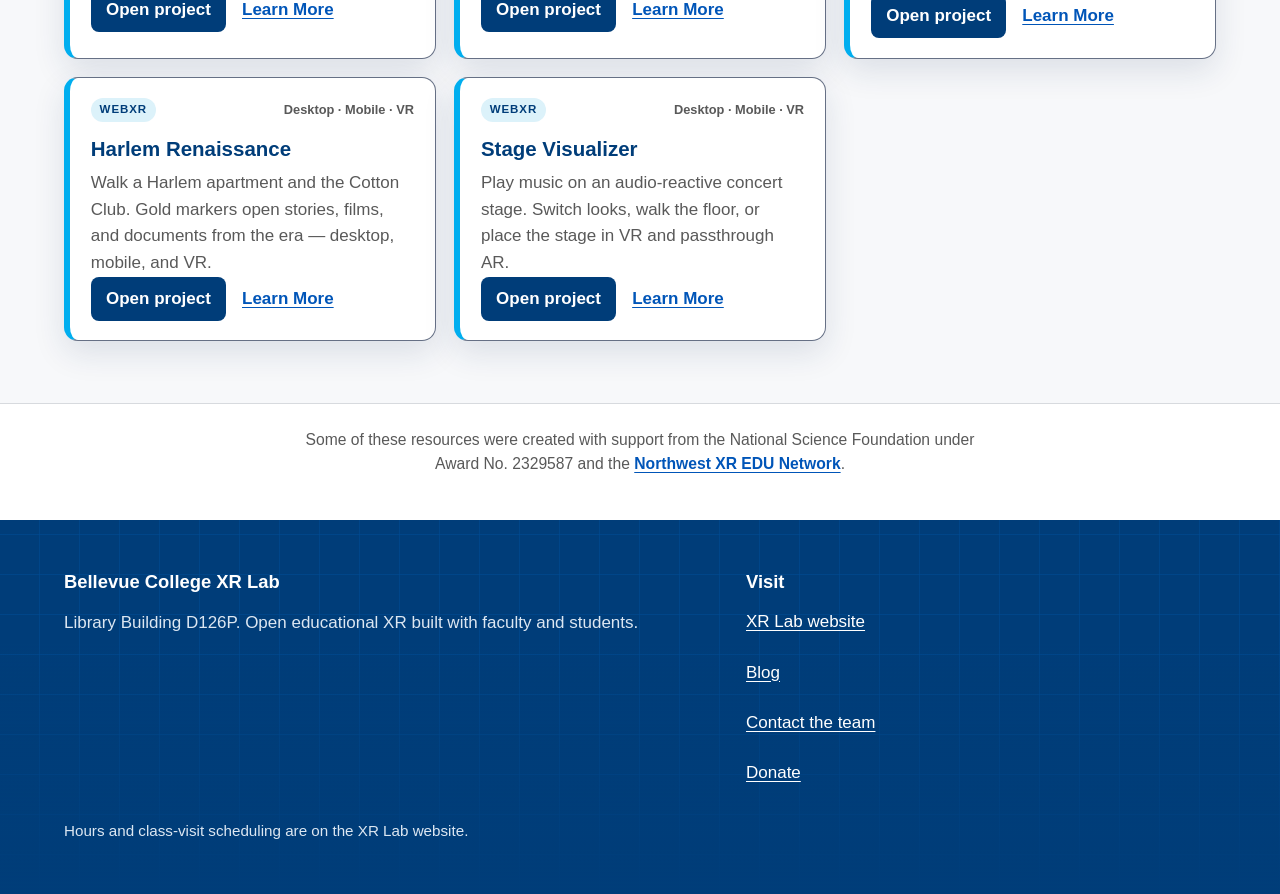
==== commit 4f488245: "feat(stage-visualizer): publish the audio-reactive stage Copy the working Stage Visualizer into the " ====
--- a/index.html
+++ b/index.html
@@ -95,7 +95,7 @@
         </p>
         <ul class="hero-facts">
           <li>
-            <span class="hero-facts__value">7</span>
+            <span class="hero-facts__value">8</span>
             <span class="hero-facts__label">live projects</span>
           </li>
           <li>
@@ -239,6 +239,20 @@
               <p class="card-actions">
                 <a class="card-cta" href="./harlem-renaissance/">Open project <span class="visually-hidden">Harlem Renaissance</span></a>
                 <a class="card-more" href="https://github.com/BCXRLab/xr-lab-projects/blob/main/harlem-renaissance/README.md">Learn More <span class="visually-hidden">about Harlem Renaissance</span></a>
+              </p>
+            </article>
+          </li>
+          <li>
+            <article class="project-card">
+              <div class="project-card__top">
+                <span class="badge">WebXR</span>
+                <span class="platforms">Desktop · Mobile · VR</span>
+              </div>
+              <h3>Stage Visualizer</h3>
+              <p>Play music on an audio-reactive concert stage. Switch looks, walk the floor, or place the stage in VR and passthrough AR.</p>
+              <p class="card-actions">
+                <a class="card-cta" href="./stage-visualizer/">Open project <span class="visually-hidden">Stage Visualizer</span></a>
+                <a class="card-more" href="https://github.com/BCXRLab/xr-lab-projects/blob/main/stage-visualizer/README.md">Learn More <span class="visually-hidden">about Stage Visualizer</span></a>
               </p>
             </article>
           </li>
